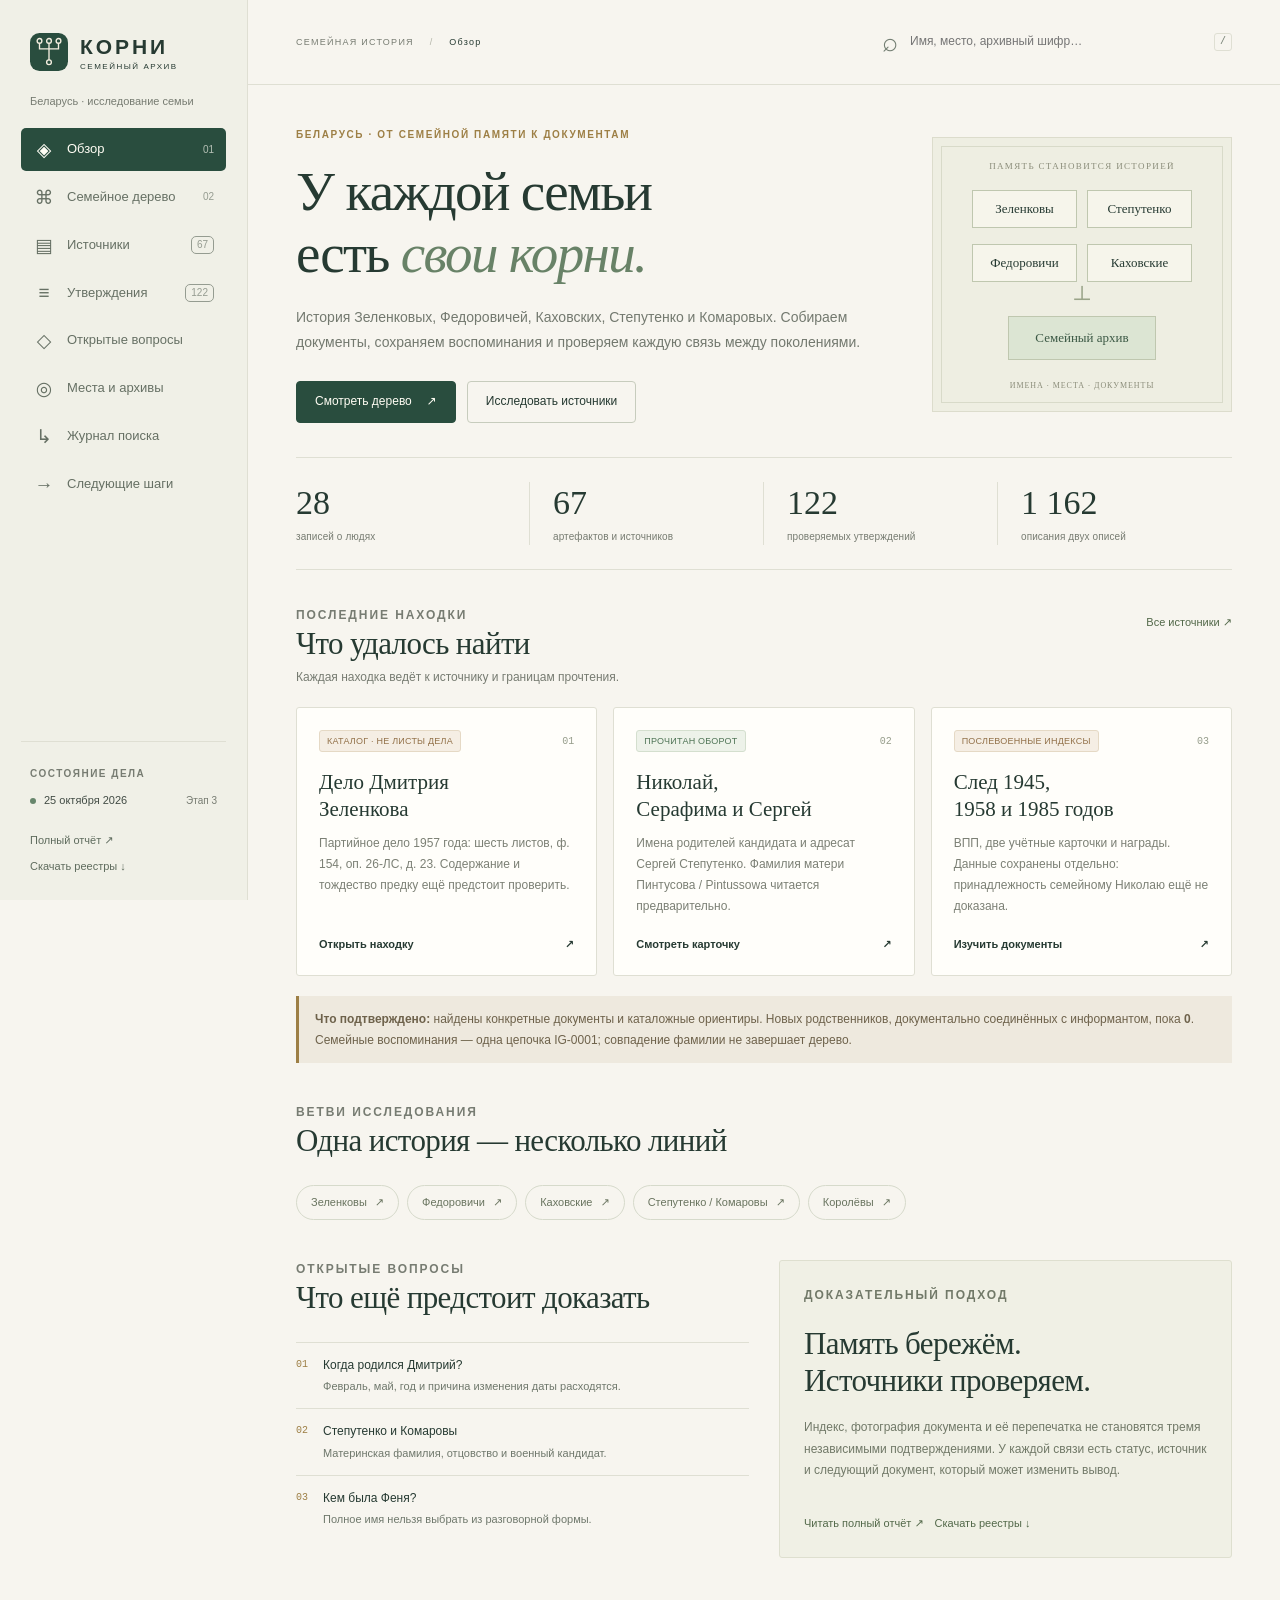
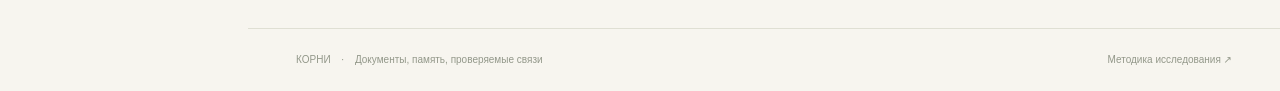
==== index.html @ fa1f5a95 "Publish genealogy stage 3 with authorized family details and synchronized evidence registers" ====
<!doctype html>
<html lang="ru">
<head>
  <meta charset="utf-8">
  <meta name="viewport" content="width=device-width,initial-scale=1">
  <meta name="theme-color" content="#f6f3ed">
  <meta name="description" content="Документальная история семей из Беларуси: Зеленковы, Федоровичи, Каховские, Степутенко и Комаровы. Семейное дерево, архивные источники и открытые вопросы.">
  <link rel="icon" type="image/svg+xml" href="./mark.svg">
  <link rel="stylesheet" href="./style.css">
  <title>Корни · семейный архив Беларуси</title>
</head>
<body>
  <a class="skip-link" href="#content">К содержанию</a>
  <aside class="sidebar">
    <a class="brand" href="#/overview"><img src="./mark.svg" width="38" height="38" alt=""><span>КОРНИ<small>СЕМЕЙНЫЙ АРХИВ</small></span></a>
    <p class="sidebar-caption">Беларусь · исследование семьи</p>
    <nav aria-label="Разделы исследования">
      <a href="#/overview" data-view="overview"><span class="nav-icon">◈</span>Обзор<span class="nav-number">01</span></a>
      <a href="#/tree" data-view="tree"><span class="nav-icon">⌘</span>Семейное дерево<span class="nav-number">02</span></a>
      <a href="#/sources" data-view="sources"><span class="nav-icon">▤</span>Источники<span class="nav-count">67</span></a>
      <a href="#/claims" data-view="claims"><span class="nav-icon">≡</span>Утверждения<span class="nav-count">122</span></a>
      <a href="#/conflicts" data-view="conflicts"><span class="nav-icon">◇</span>Открытые вопросы</a>
      <a href="#/places" data-view="places"><span class="nav-icon">◎</span>Места и архивы</a>
      <a href="#/journal" data-view="journal"><span class="nav-icon">↳</span>Журнал поиска</a>
      <a href="#/plan" data-view="plan"><span class="nav-icon">→</span>Следующие шаги</a>
    </nav>
    <div class="sidebar-bottom"><p class="small-caps">СОСТОЯНИЕ ДЕЛА</p><p class="update-dot">25 октября 2026 <span>Этап 3</span></p><a class="quiet-link" href="./report.html">Полный отчёт ↗</a><a class="quiet-link" href="./downloads/public-research.zip" download>Скачать реестры ↓</a></div>
  </aside>
  <div class="page">
    <header class="topbar"><button class="mobile-menu" aria-label="Открыть меню" aria-expanded="false">☰</button><div class="breadcrumbs">СЕМЕЙНАЯ ИСТОРИЯ <span>/</span> <b id="breadcrumb">ОБЗОР</b></div><label class="global-search"><span aria-hidden="true">⌕</span><input id="search" type="search" autocomplete="off" placeholder="Имя, место, архивный шифр…" aria-label="Поиск по исследованию"><kbd>/</kbd></label></header>
    <main id="content" tabindex="-1"><div class="loading">Открываем семейный архив…</div></main>
    <footer class="site-footer"><span>КОРНИ <span class="footer-dot">·</span> Документы, память, проверяемые связи</span><a href="https://github.com/DenisSergeevitch/ex-ussr-kinship-research" target="_blank" rel="noopener noreferrer">Методика исследования ↗</a></footer>
  </div>
  <dialog id="detail" aria-labelledby="detail-title"><div class="dialog-top"><span class="small-caps" id="detail-type">КАРТОЧКА</span><button class="close-dialog" aria-label="Закрыть карточку">×</button></div><div id="detail-body"></div></dialog>
  <div class="toast" id="toast" role="status"></div>
  <script src="./app.js?v=20261025-stage3" defer></script>
</body>
</html>
---- style.css ----
:root{--paper:#f7f5ef;--white:#fffefa;--ink:#263a32;--text:#414b44;--muted:#777c72;--line:#dfdfd3;--green:#294d3e;--sage:#e9eee4;--gold:#9d7f45;--warm:#f2e9dc;--red:#8a513b;--sidebar:248px}
*{box-sizing:border-box}html{scroll-behavior:smooth}body{margin:0;background:var(--paper);color:var(--ink);font:15px/1.6 Arial,"DejaVu Sans",sans-serif}a{color:inherit;text-decoration:none}button,input,select{font:inherit}button,a,input,select{touch-action:manipulation}button{cursor:pointer}button:disabled{opacity:.35;cursor:default}button,a,input,select{outline-offset:4px}button:focus-visible,a:focus-visible,input:focus-visible,select:focus-visible{outline:2px solid var(--gold)}button{color:var(--ink)}img{max-width:100%}.skip-link{position:fixed;top:-70px;left:20px;padding:12px;background:var(--white);z-index:20}.skip-link:focus{top:10px}.sidebar{position:fixed;inset:0 auto 0 0;width:var(--sidebar);padding:32px 21px 24px;background:#f0f0e7;border-right:1px solid var(--line);z-index:8;display:flex;flex-direction:column}.brand{display:flex;align-items:center;gap:12px;padding-left:9px;font-size:21px;letter-spacing:.14em;font-weight:700;line-height:1.4}.brand small{font-size:8px;letter-spacing:.19em;display:block;font-weight:400}.sidebar-caption{font-size:11px;color:var(--muted);padding:10px 9px 18px;margin:10px 0 0}.sidebar nav{display:grid;gap:5px}.sidebar nav a{display:flex;align-items:center;gap:12px;padding:11px 12px;font-size:13px;border-radius:5px;color:#667064;transition:background .15s}.sidebar nav a:hover{background:#e7e9de}.sidebar nav a.active{background:var(--green);color:#fffdf4}.nav-icon{font-size:19px;line-height:1;width:22px;text-align:center}.nav-number,.nav-count{margin-left:auto;font-size:10px;opacity:.65}.nav-count{border:1px solid currentColor;border-radius:5px;padding:0 5px}.sidebar-bottom{margin-top:auto;padding:24px 9px 0;border-top:1px solid var(--line)}.small-caps{font-size:10px;letter-spacing:.15em;font-weight:600;color:var(--muted)}.update-dot{font-size:11px;margin:7px 0 22px;display:flex;align-items:center;gap:8px}.update-dot:before{content:"";width:6px;height:6px;border-radius:50%;background:#67866c}.update-dot span{color:var(--muted);margin-left:auto;font-size:10px}.quiet-link{font-size:11px;display:block;color:#5e6b5d;margin-top:9px}.quiet-link:hover{text-decoration:underline}.page{margin-left:var(--sidebar);min-height:100vh;display:flex;flex-direction:column}.topbar{display:flex;align-items:center;justify-content:space-between;min-height:85px;padding:0 48px;border-bottom:1px solid var(--line);gap:25px}.breadcrumbs{font-size:9px;letter-spacing:.14em;color:var(--muted);white-space:nowrap}.breadcrumbs span{padding:0 12px;color:#b1b3a6}.breadcrumbs b{font-weight:500;color:var(--ink)}.global-search{display:flex;align-items:center;gap:10px;max-width:350px;width:43%;padding:7px 0;color:#737e72}.global-search>span{font-size:27px;line-height:1}.global-search input{background:none;border:0;width:100%;font-size:12px;color:var(--ink);min-width:0}.global-search input:focus{outline:none}.global-search kbd{font-size:10px;border:1px solid var(--line);padding:0 5px;border-radius:3px}.mobile-menu{display:none}main{padding:42px 48px 70px;max-width:1520px;width:100%;margin:0 auto;flex:1}h1,h2,h3,p{margin-top:0}h1,h2,.serif{font-family:Georgia,"Times New Roman",serif;font-weight:400}h1{font-size:48px;line-height:1.13;letter-spacing:-.03em;margin-bottom:20px}h2{font-size:31px;line-height:1.2;letter-spacing:-.02em;margin-bottom:18px}h3{font-size:16px;line-height:1.4;margin-bottom:11px}p{color:var(--text)}.eyebrow{font-size:10px;letter-spacing:.16em;color:var(--gold);font-weight:600;margin:0 0 18px;text-transform:uppercase}.hero{display:grid;grid-template-columns:1fr 300px;gap:52px;align-items:center;padding-bottom:34px;border-bottom:1px solid var(--line)}.hero h1{max-width:700px;font-size:55px}.hero h1 em{font-style:italic;color:#688267}.hero .intro{max-width:590px;font-size:14px;line-height:1.8;color:#73796f}.button-row{display:flex;gap:11px;align-items:center;flex-wrap:wrap;margin-top:25px}.btn{display:inline-flex;align-items:center;justify-content:center;gap:15px;border:1px solid var(--green);background:var(--green);color:#fffdf4;padding:10px 18px;border-radius:4px;font-size:12px;min-height:42px}.btn:hover{background:#3c604b}.btn.secondary{background:transparent;color:var(--ink);border-color:#c7ccbd}.btn.secondary:hover{background:var(--sage)}.portrait-paper{position:relative;min-height:275px;background:#eeeee2;border:1px solid #dcdccc;display:flex;align-items:center;justify-content:center;padding:32px 22px}.portrait-paper:before{content:"";position:absolute;inset:8px;border:1px solid #d8dac9;pointer-events:none}.paper-top,.paper-bottom{position:absolute;font:9px/1.4 Georgia,serif;letter-spacing:.15em;text-transform:uppercase;color:#8b8d7a;left:0;right:0;text-align:center}.paper-top{top:22px}.paper-bottom{bottom:20px;font-size:8px;letter-spacing:.12em}.roots{position:relative;display:grid;grid-template-columns:1fr 1fr;gap:16px 10px;width:220px;text-align:center}.roots span{font:13px Georgia,serif;border:1px solid #bfc7af;padding:10px 7px;background:#f6f5eb}.roots .root-bottom{grid-column:1/-1;justify-self:center;background:#dce5d3;padding:13px 26px;color:#3c5945}.roots .root-line{grid-column:1/-1;font-size:22px;line-height:10px;color:#9aa489;font-family:Georgia,serif;margin:-4px}.stats{display:grid;grid-template-columns:repeat(4,1fr);border-bottom:1px solid var(--line);padding:24px 0;margin-bottom:36px}.stat{padding:0 23px;border-right:1px solid var(--line)}.stat:first-child{padding-left:0}.stat:last-child{border:0}.stat strong{font-family:Georgia,serif;display:block;font-size:34px;font-weight:400;line-height:1.25}.stat span{font-size:10px;color:var(--muted);letter-spacing:.01em;display:block;margin-top:5px}.notice{border-left:3px solid var(--gold);background:#eee9de;padding:13px 16px;font-size:12px;color:#6e624b;line-height:1.7;margin:20px 0}.notice strong{font-weight:600}.section-heading{display:flex;justify-content:space-between;align-items:flex-start;gap:20px;margin-bottom:20px}.section-heading h2{margin-bottom:5px}.section-heading p{font-size:12px;color:var(--muted);margin:0}.text-link{font-size:11px;white-space:nowrap;color:#526849;padding-top:8px}.text-link:hover{text-decoration:underline}.section-gap{margin-top:40px}.finding-grid{display:grid;grid-template-columns:repeat(3,1fr);gap:16px}.finding{background:var(--white);border:1px solid var(--line);padding:22px;display:flex;flex-direction:column;align-items:flex-start;border-radius:3px;min-height:225px}.finding-meta{display:flex;align-items:center;gap:8px;width:100%;justify-content:space-between;margin-bottom:17px}.finding-number{font:10px monospace;color:#969d8b}.tag{font-size:9px;line-height:1.4;letter-spacing:.025em;border:1px solid #d7dacc;padding:4px 7px;border-radius:3px;background:#f6f5ed;color:#65715e;display:inline-block}.tag.warm{background:#f5eee4;border-color:#e5d9c5;color:#927149}.tag.green{background:#edf2e9;border-color:#d4dfce;color:#4f7456}.tag.red{background:#f7e9e1;border-color:#e4cfc2;color:#8e5a40}.finding h3{font-family:Georgia,serif;font-weight:400;font-size:21px;line-height:1.25}.finding p{font-size:12px;line-height:1.75;color:#7c8075;margin-bottom:19px}.finding .card-link{margin-top:auto;font-size:11px;font-weight:600;display:flex;justify-content:space-between;width:100%;align-items:center}.card-link:hover{color:#839367}.family-strip{display:flex;flex-wrap:wrap;gap:8px}.chip{font-size:11px;padding:8px 14px;border:1px solid #d6dacb;background:transparent;border-radius:25px;color:#69745f;display:inline-flex;align-items:center;gap:8px}.chip:hover,.chip.active{background:var(--green);color:white;border-color:var(--green)}.two-columns{display:grid;grid-template-columns:1fr 1fr;gap:30px}.subtle-card{background:#f0f0e5;border:1px solid #dedfcf;border-radius:3px;padding:24px}.subtle-card p{font-size:12px;color:#717968;line-height:1.8}.mini-list{display:grid;gap:0}.mini-row{border-top:1px solid var(--line);display:flex;gap:15px;align-items:flex-start;padding:13px 0;font-size:12px}.mini-row>span:first-child{color:var(--gold);font:10px monospace;padding-top:3px}.mini-row p{margin:0;color:#6f786c;font-size:11px}.mini-row b{font-size:12px;font-weight:500;display:block;margin-bottom:3px}.page-heading{display:flex;gap:20px;align-items:flex-end;justify-content:space-between;margin-bottom:28px}.page-heading h1{font-size:43px;margin-bottom:12px}.page-heading p{max-width:770px;color:var(--muted);font-size:13px;margin-bottom:0}.page-heading .btn{flex-shrink:0}.toolbar{display:flex;align-items:center;gap:12px;justify-content:space-between;flex-wrap:wrap;margin-bottom:24px}.toolbar select{background:var(--white);border:1px solid var(--line);border-radius:4px;padding:9px 12px;color:#5c6c58;font-size:12px;max-width:100%}.view-note{font-size:11px;color:var(--muted)}.source-grid{display:grid;grid-template-columns:repeat(2,1fr);gap:15px}.source-card{display:block;text-align:left;background:var(--white);border:1px solid var(--line);border-radius:3px;padding:21px;width:100%;transition:transform .15s,border-color .15s}.source-card:hover{transform:translateY(-2px);border-color:#9daf93}.source-card h3{font-family:Georgia,serif;font-size:20px;font-weight:400;margin:13px 0 10px;line-height:1.3}.source-card p{font-size:11px;line-height:1.7;color:var(--muted);margin:0 0 15px}.source-card .source-ref{font-family:monospace;font-size:10px;color:#64775a;overflow-wrap:anywhere;margin:0}.source-card .card-head{display:flex;justify-content:space-between;gap:12px}.source-card .read-arrow{color:#8a977e;font-size:17px}.source-id{font:10px monospace;color:var(--gold)}.ref-button{display:inline-block;border:1px solid #d9ddcf;border-radius:3px;background:#f4f6ef;font:10px monospace;color:#5a7455;padding:4px 6px;margin:3px 4px 3px 0;cursor:pointer}.ref-button:hover{background:#e2eadc}.pagination{display:flex;gap:14px;align-items:center;justify-content:center;margin:28px 0 0;font-size:11px;color:var(--muted)}.pagination button{background:var(--white);border:1px solid var(--line);padding:8px 13px;border-radius:3px}.data-table{overflow:auto;border:1px solid var(--line);border-radius:3px;background:var(--white)}table{width:100%;border-collapse:collapse;text-align:left;font-size:12px}th{font-size:10px;font-weight:500;letter-spacing:.04em;color:var(--muted);background:#f0f0e6;padding:13px 16px;border-bottom:1px solid var(--line)}td{vertical-align:top;padding:16px;border-bottom:1px solid #e5e6dc;min-width:95px;line-height:1.7;color:#5f6b5c}tbody tr:last-child td{border-bottom:0}td b{font-weight:500;color:var(--ink)}.claim-text{max-width:700px;min-width:320px}.claim-id{font:10px monospace;color:var(--gold)}.status{font-size:9px;border:1px solid #d0dbca;white-space:nowrap;display:inline-block;padding:4px 7px;border-radius:3px;background:#eef2e9;color:#58704f;line-height:1.3}.status.unresolved,.status.hypothesis{border-color:#e1d1bc;background:#f3ebdf;color:#977347}.status.corroborated{color:#37673b;background:#dfecdc}.detail-open{border:0;background:none;padding:0;text-align:left;font:inherit;color:inherit}.detail-open:hover{text-decoration:underline}.family-tree{background:#f0f0e7;border:1px solid var(--line);padding:24px;border-radius:3px}.generation{position:relative;margin:0 0 26px}.generation:last-child{margin-bottom:0}.generation:after{content:"";height:15px;width:1px;background:#cbd1bf;display:block;margin:10px auto -15px}.generation:last-child:after{display:none}.generation-label{font-size:9px;letter-spacing:.12em;text-transform:uppercase;color:#8b907f;margin-bottom:12px}.generation-cards{display:grid;grid-template-columns:repeat(4,minmax(0,1fr));gap:10px}.person-card{background:var(--white);border:1px solid #d4dac8;border-radius:3px;padding:15px 13px;text-align:left;min-width:0;position:relative}.person-card:hover{border-color:#6d8a61;background:#f9faf2}.person-card b{font:15px/1.3 Georgia,serif;display:block;margin:9px 0}.person-card small{display:block;font-size:10px;line-height:1.6;color:#8b907e;overflow-wrap:anywhere}.person-card .person-id{font:9px monospace;color:var(--gold)}.person-card .person-edge{font-size:8px;margin-top:9px;display:block;color:#7e8d70}.tree-legend{font-size:11px;color:var(--muted);margin:14px 0 24px}.candidate-heading{margin-top:40px}.candidate-grid{display:grid;grid-template-columns:repeat(3,1fr);gap:10px}.candidate-grid .person-card{border-style:dashed}.conflict{background:var(--white);border:1px solid var(--line);margin-bottom:14px;border-radius:3px;padding:22px}.conflict h3{font:22px Georgia,serif}.conflict .versions{font-size:13px;color:#8d6548;border-left:2px solid #c5af85;padding:7px 14px;margin:15px 0}.conflict p{font-size:12px;color:#78816e}.conflict .resolving{border-top:1px solid var(--line);padding-top:14px;font-size:11px;color:#63765c}.place-section{margin-top:30px}.place-item{display:grid;grid-template-columns:155px 1fr;gap:25px;padding:20px 0;border-top:1px solid var(--line)}.place-item .place-years{font:12px Georgia,serif;color:var(--gold)}.place-item h3{font-weight:500;font-size:14px}.place-item p{font-size:12px;color:var(--muted);margin:8px 0}.journal-list{display:grid;gap:0}.journal-entry{display:grid;grid-template-columns:75px 1fr;gap:20px;padding:20px 0;border-top:1px solid var(--line)}.journal-entry .journal-id{font:10px monospace;color:var(--gold);padding-top:4px}.journal-entry h3{font-size:13px;font-weight:500;margin-bottom:7px}.journal-entry p{font-size:12px;color:var(--muted);margin:0 0 5px;overflow-wrap:anywhere}.journal-entry code{font-size:10px;color:#77906b;background:#edf1e7;padding:3px 6px}.plan-list{display:grid;gap:14px}.plan-item{display:grid;grid-template-columns:50px 1fr;gap:20px;background:var(--white);border:1px solid var(--line);padding:23px}.plan-number{font:23px Georgia,serif;color:#a28b61}.plan-item h3{font:22px Georgia,serif}.plan-item p{font-size:12px;color:var(--muted);margin-bottom:10px}.plan-item .priority{font-size:9px;letter-spacing:.08em;color:var(--gold);margin-bottom:8px}.empty-state{padding:65px 20px;text-align:center;color:var(--muted);border:1px dashed #ced4c2}.empty-state h2{color:var(--ink)}.empty-state p{font-size:13px}.search-results h2{margin-top:30px}.site-footer{display:flex;justify-content:space-between;gap:20px;border-top:1px solid var(--line);padding:23px 48px;color:#93988a;font-size:10px}.site-footer a:hover{text-decoration:underline}.footer-dot{padding:0 8px}dialog{border:1px solid #cbd2bf;border-radius:5px;background:var(--white);color:var(--ink);width:min(830px,calc(100% - 30px));max-height:88vh;padding:0;box-shadow:0 22px 100px #17271b28}dialog::backdrop{background:#23372b6b;backdrop-filter:blur(3px)}.dialog-top{position:sticky;top:0;background:var(--white);z-index:1;padding:15px 26px;border-bottom:1px solid var(--line);display:flex;align-items:center;justify-content:space-between}.close-dialog{border:0;background:none;font-size:28px;line-height:1;color:#7e8874;padding:0 5px}#detail-body{padding:27px}#detail-body h2{font-size:30px;line-height:1.2;overflow-wrap:anywhere}#detail-body p{font-size:13px;line-height:1.85;white-space:pre-line;overflow-wrap:anywhere}#detail-body h3{margin-top:25px;font-size:13px;font-weight:600;color:#849175}#detail-body dl{display:grid;grid-template-columns:140px 1fr;gap:9px 22px;font-size:12px;margin:25px 0}#detail-body dt{color:var(--muted)}#detail-body dd{margin:0;overflow-wrap:anywhere}.identity-note{padding:15px;background:#f0eee1;border-left:2px solid #c1af81;font-size:12px}.external-link{color:#4e774d;text-decoration:underline;overflow-wrap:anywhere}.toast{position:fixed;bottom:20px;left:calc(50% + 100px);transform:translateX(-50%);background:var(--green);color:white;padding:10px 18px;border-radius:4px;font-size:12px;opacity:0;pointer-events:none;transition:opacity .2s;z-index:30}.toast.show{opacity:1}.loading{padding:90px;text-align:center;font:25px Georgia,serif;color:#8a947c}.report-nav{display:flex;flex-wrap:wrap;gap:10px;margin:25px 0 35px}.report-nav a{padding:6px 12px;background:#e8eddf;font-size:12px;border-radius:3px}.long-report main{max-width:1480px;padding:40px}.long-report section{margin-top:40px;scroll-margin-top:20px}.report-table{overflow:auto;border:1px solid var(--line)}.report-table td{min-width:180px;overflow-wrap:anywhere}.source-full{padding:25px 0;border-top:1px solid var(--line)}.source-full p{font-size:12px;white-space:pre-line;overflow-wrap:anywhere}.source-full h3{font-size:20px}.long-report footer{font-size:11px;color:var(--muted);border-top:1px solid var(--line);padding-top:25px;margin-top:40px}
@media(min-width:1600px){main{padding-top:55px}.hero{gap:70px}.hero h1{font-size:63px}.finding{min-height:235px}}
@media(max-width:1200px){:root{--sidebar:224px}.sidebar{padding:27px 15px}.topbar{padding:0 30px}main{padding:35px 30px 55px}.hero{grid-template-columns:1fr 240px;gap:30px}.hero h1{font-size:47px}.portrait-paper{min-height:250px}.finding{padding:18px}.finding h3{font-size:19px}.site-footer{padding:22px 30px}.generation-cards{grid-template-columns:repeat(3,minmax(0,1fr))}}
@media(max-width:980px){.hero{grid-template-columns:1fr}.portrait-paper{display:none}.finding-grid{grid-template-columns:1fr 1fr}.finding-grid .finding:last-child{grid-column:1/-1;min-height:180px}.two-columns{grid-template-columns:1fr}.breadcrumbs{font-size:8px}.breadcrumbs span{padding:0 6px}.global-search{width:53%}.generation-cards{grid-template-columns:repeat(2,minmax(0,1fr))}.candidate-grid{grid-template-columns:repeat(2,minmax(0,1fr))}.stats .stat{padding:0 13px}.stats .stat:first-child{padding-left:0}.stat strong{font-size:29px}.stat span{font-size:9px}.source-grid{grid-template-columns:1fr}.page-heading{display:block}.page-heading .btn{margin-top:18px}.page-heading h1{font-size:37px}.site-footer{display:block}.site-footer a{display:block;margin-top:6px}}
@media(max-width:700px){:root{--sidebar:248px}.sidebar{transform:translateX(-100%);transition:transform .2s;padding:28px 20px}.sidebar.open{transform:translateX(0);box-shadow:8px 0 40px #263c2929}.page{margin-left:0}.topbar{min-height:66px;padding:0 20px;gap:14px;position:sticky;top:0;background:#f7f5eff2;backdrop-filter:blur(8px);z-index:6}.mobile-menu{display:block;border:0;background:transparent;font-size:20px;padding:3px}.breadcrumbs{display:none}.global-search{width:100%;max-width:none}.global-search input{font-size:12px}.global-search kbd{display:none}main{padding:30px 20px 50px}.hero{padding-bottom:26px}.hero h1{font-size:45px;max-width:500px}.hero .intro{font-size:13px}.eyebrow{font-size:9px}.stats{margin-bottom:29px;padding:20px 0}.stat strong{font-size:28px}.stat span{font-size:9px;line-height:1.5;max-width:75px}.finding-grid{grid-template-columns:1fr}.finding-grid .finding:last-child{grid-column:auto;min-height:200px}.finding{min-height:200px;padding:21px}.finding h3{font-size:23px}.section-heading h2,h2{font-size:27px}.section-heading{gap:12px}.section-heading .text-link{font-size:10px}.page-heading h1{font-size:36px}.page-heading p{font-size:12px}.family-tree{padding:18px 12px}.generation-cards{gap:8px}.person-card{padding:12px 10px}.person-card b{font-size:14px}.person-card small{font-size:9px}.candidate-grid{grid-template-columns:1fr 1fr}.place-item{grid-template-columns:1fr;gap:6px}.site-footer{padding:20px}.journal-entry{grid-template-columns:55px 1fr;gap:12px}.plan-item{grid-template-columns:32px 1fr;gap:12px;padding:18px}.plan-item h3{font-size:20px}#detail-body{padding:22px}#detail-body dl{grid-template-columns:110px 1fr;gap:10px;font-size:11px}#detail-body h2{font-size:25px}.toast{left:50%;max-width:90%;width:max-content}.long-report main{padding:25px 18px}.long-report h1{font-size:35px}.toolbar{gap:10px}.toolbar select{width:100%}.notice{font-size:11px}}
@media(prefers-reduced-motion:reduce){*{scroll-behavior:auto!important;transition:none!important}}
@media print{.sidebar,.topbar,.site-footer,.toolbar,.button-row,dialog{display:none}.page{margin:0}body{background:white;font-size:10pt}main{padding:0}.hero{display:block}.hero h1{font-size:32pt}.portrait-paper{display:none}.finding-grid{display:block}.finding{margin-bottom:12px;break-inside:avoid}.stats{padding:16px 0}.notice{background:#f8f7ed}.report-table{overflow:visible}table{font-size:8pt}th,td{padding:7px;min-width:0!important}thead{display:table-header-group}.source-full{break-inside:avoid}.long-report main{padding:0}.generation-cards{grid-template-columns:repeat(3,1fr)}}
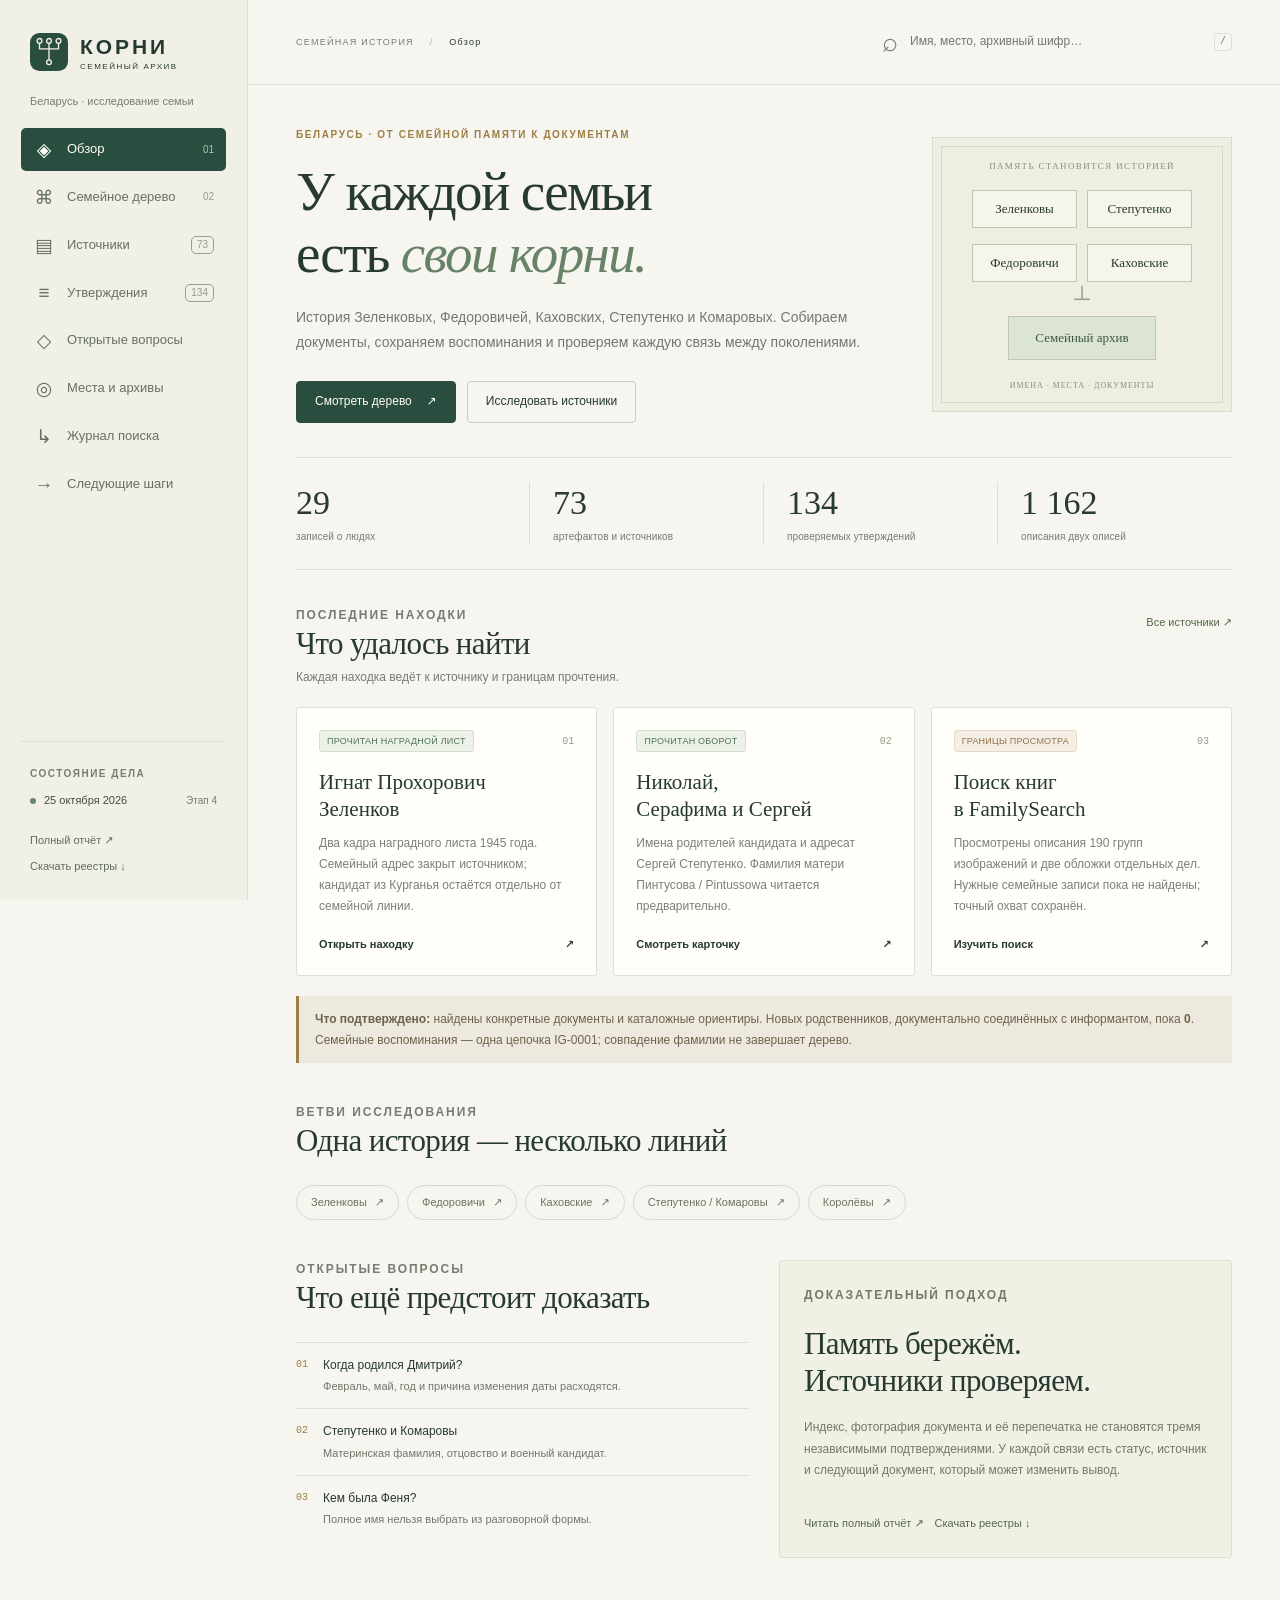
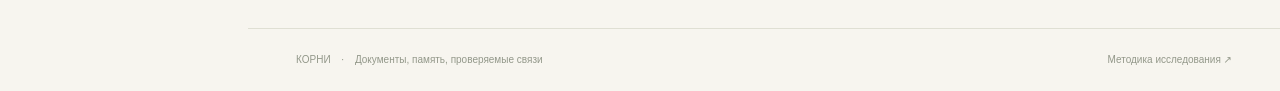
==== commit 9645cd53: "Publish stage 4 evidence, bounded FamilySearch coverage and separate candidate status" ====
--- a/index.html
+++ b/index.html
@@ -17,14 +17,14 @@
     <nav aria-label="Разделы исследования">
       <a href="#/overview" data-view="overview"><span class="nav-icon">◈</span>Обзор<span class="nav-number">01</span></a>
       <a href="#/tree" data-view="tree"><span class="nav-icon">⌘</span>Семейное дерево<span class="nav-number">02</span></a>
-      <a href="#/sources" data-view="sources"><span class="nav-icon">▤</span>Источники<span class="nav-count">67</span></a>
-      <a href="#/claims" data-view="claims"><span class="nav-icon">≡</span>Утверждения<span class="nav-count">122</span></a>
+      <a href="#/sources" data-view="sources"><span class="nav-icon">▤</span>Источники<span class="nav-count">73</span></a>
+      <a href="#/claims" data-view="claims"><span class="nav-icon">≡</span>Утверждения<span class="nav-count">134</span></a>
       <a href="#/conflicts" data-view="conflicts"><span class="nav-icon">◇</span>Открытые вопросы</a>
       <a href="#/places" data-view="places"><span class="nav-icon">◎</span>Места и архивы</a>
       <a href="#/journal" data-view="journal"><span class="nav-icon">↳</span>Журнал поиска</a>
       <a href="#/plan" data-view="plan"><span class="nav-icon">→</span>Следующие шаги</a>
     </nav>
-    <div class="sidebar-bottom"><p class="small-caps">СОСТОЯНИЕ ДЕЛА</p><p class="update-dot">25 октября 2026 <span>Этап 3</span></p><a class="quiet-link" href="./report.html">Полный отчёт ↗</a><a class="quiet-link" href="./downloads/public-research.zip" download>Скачать реестры ↓</a></div>
+    <div class="sidebar-bottom"><p class="small-caps">СОСТОЯНИЕ ДЕЛА</p><p class="update-dot">25 октября 2026 <span>Этап 4</span></p><a class="quiet-link" href="./report.html">Полный отчёт ↗</a><a class="quiet-link" href="./downloads/public-research.zip" download>Скачать реестры ↓</a></div>
   </aside>
   <div class="page">
     <header class="topbar"><button class="mobile-menu" aria-label="Открыть меню" aria-expanded="false">☰</button><div class="breadcrumbs">СЕМЕЙНАЯ ИСТОРИЯ <span>/</span> <b id="breadcrumb">ОБЗОР</b></div><label class="global-search"><span aria-hidden="true">⌕</span><input id="search" type="search" autocomplete="off" placeholder="Имя, место, архивный шифр…" aria-label="Поиск по исследованию"><kbd>/</kbd></label></header>
@@ -33,6 +33,6 @@
   </div>
   <dialog id="detail" aria-labelledby="detail-title"><div class="dialog-top"><span class="small-caps" id="detail-type">КАРТОЧКА</span><button class="close-dialog" aria-label="Закрыть карточку">×</button></div><div id="detail-body"></div></dialog>
   <div class="toast" id="toast" role="status"></div>
-  <script src="./app.js?v=20261025-stage3" defer></script>
+  <script src="./app.js?v=20261025-stage4-evidence" defer></script>
 </body>
 </html>
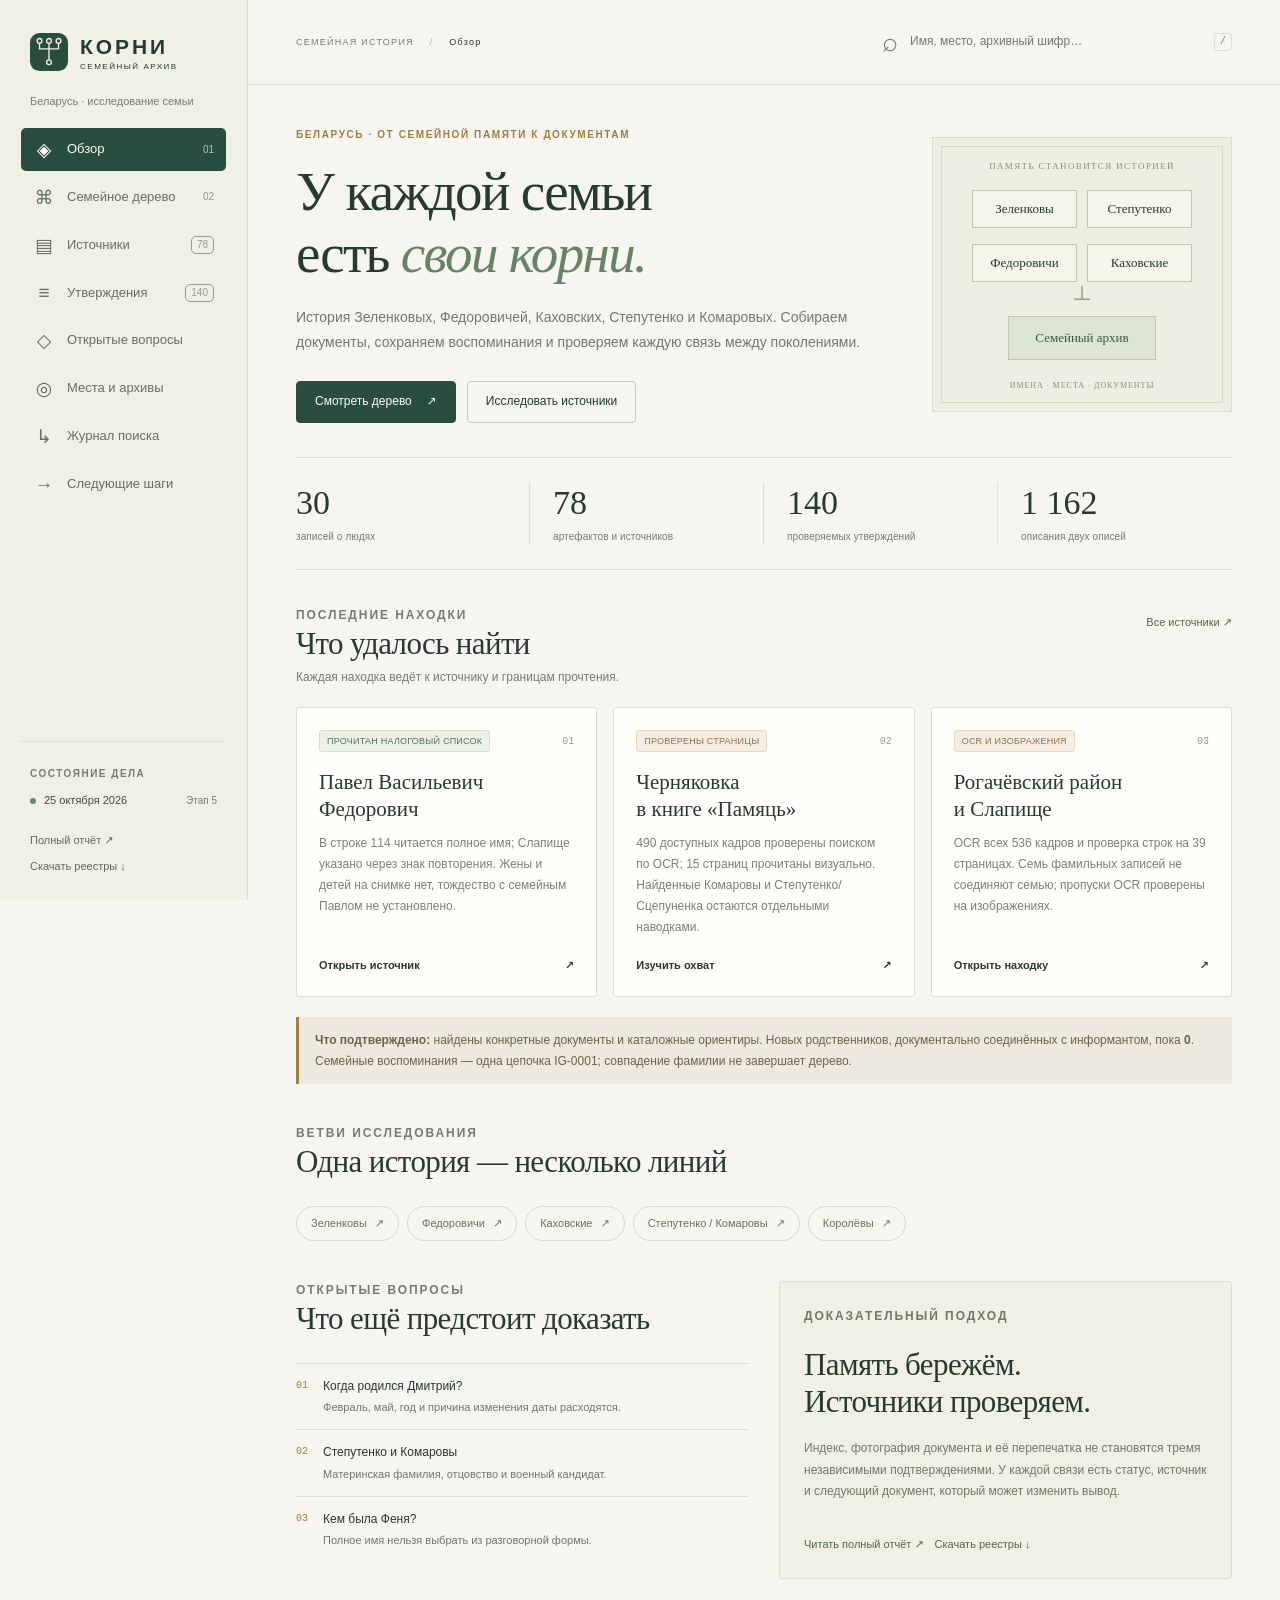
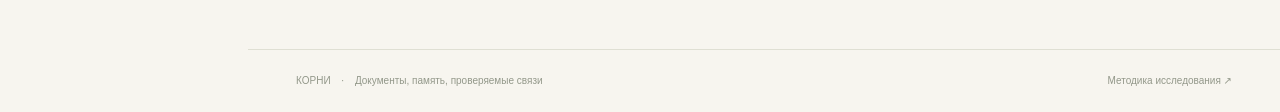
==== commit 4fde825d: "Publish stage5 family research: source readings, separate Anna candidate and bounded book coverage" ====
--- a/index.html
+++ b/index.html
@@ -17,14 +17,14 @@
     <nav aria-label="Разделы исследования">
       <a href="#/overview" data-view="overview"><span class="nav-icon">◈</span>Обзор<span class="nav-number">01</span></a>
       <a href="#/tree" data-view="tree"><span class="nav-icon">⌘</span>Семейное дерево<span class="nav-number">02</span></a>
-      <a href="#/sources" data-view="sources"><span class="nav-icon">▤</span>Источники<span class="nav-count">73</span></a>
-      <a href="#/claims" data-view="claims"><span class="nav-icon">≡</span>Утверждения<span class="nav-count">134</span></a>
+      <a href="#/sources" data-view="sources"><span class="nav-icon">▤</span>Источники<span class="nav-count">78</span></a>
+      <a href="#/claims" data-view="claims"><span class="nav-icon">≡</span>Утверждения<span class="nav-count">140</span></a>
       <a href="#/conflicts" data-view="conflicts"><span class="nav-icon">◇</span>Открытые вопросы</a>
       <a href="#/places" data-view="places"><span class="nav-icon">◎</span>Места и архивы</a>
       <a href="#/journal" data-view="journal"><span class="nav-icon">↳</span>Журнал поиска</a>
       <a href="#/plan" data-view="plan"><span class="nav-icon">→</span>Следующие шаги</a>
     </nav>
-    <div class="sidebar-bottom"><p class="small-caps">СОСТОЯНИЕ ДЕЛА</p><p class="update-dot">25 октября 2026 <span>Этап 4</span></p><a class="quiet-link" href="./report.html">Полный отчёт ↗</a><a class="quiet-link" href="./downloads/public-research.zip" download>Скачать реестры ↓</a></div>
+    <div class="sidebar-bottom"><p class="small-caps">СОСТОЯНИЕ ДЕЛА</p><p class="update-dot">25 октября 2026 <span>Этап 5</span></p><a class="quiet-link" href="./report.html">Полный отчёт ↗</a><a class="quiet-link" href="./downloads/public-research.zip" download>Скачать реестры ↓</a></div>
   </aside>
   <div class="page">
     <header class="topbar"><button class="mobile-menu" aria-label="Открыть меню" aria-expanded="false">☰</button><div class="breadcrumbs">СЕМЕЙНАЯ ИСТОРИЯ <span>/</span> <b id="breadcrumb">ОБЗОР</b></div><label class="global-search"><span aria-hidden="true">⌕</span><input id="search" type="search" autocomplete="off" placeholder="Имя, место, архивный шифр…" aria-label="Поиск по исследованию"><kbd>/</kbd></label></header>
@@ -33,6 +33,6 @@
   </div>
   <dialog id="detail" aria-labelledby="detail-title"><div class="dialog-top"><span class="small-caps" id="detail-type">КАРТОЧКА</span><button class="close-dialog" aria-label="Закрыть карточку">×</button></div><div id="detail-body"></div></dialog>
   <div class="toast" id="toast" role="status"></div>
-  <script src="./app.js?v=20261025-stage4-evidence" defer></script>
+  <script src="./app.js?v=20261025-stage5-evidence" defer></script>
 </body>
 </html>
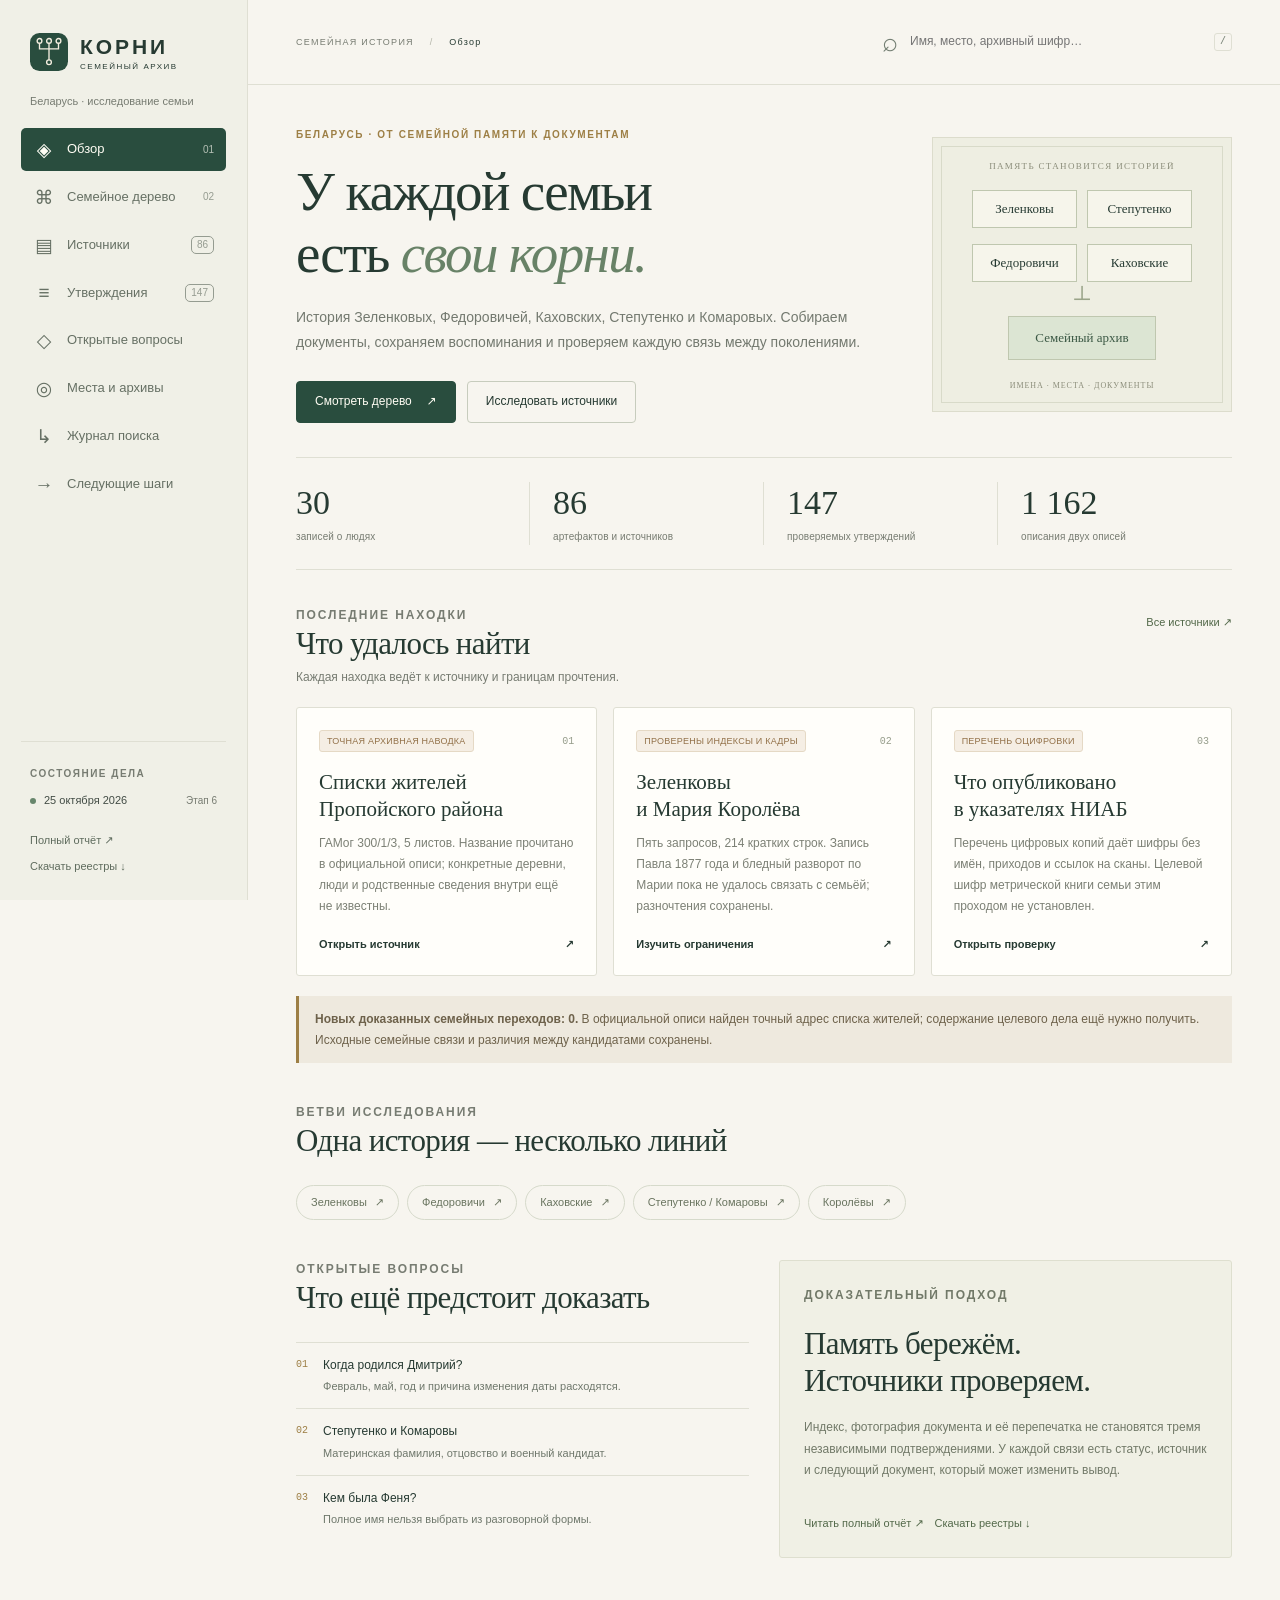
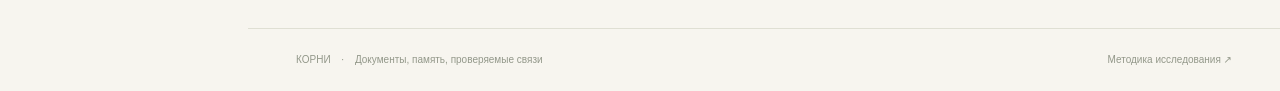
==== commit a1456804: "Publish stage 6 evidence review and precise Propoisk residents lead" ====
--- a/index.html
+++ b/index.html
@@ -17,14 +17,14 @@
     <nav aria-label="Разделы исследования">
       <a href="#/overview" data-view="overview"><span class="nav-icon">◈</span>Обзор<span class="nav-number">01</span></a>
       <a href="#/tree" data-view="tree"><span class="nav-icon">⌘</span>Семейное дерево<span class="nav-number">02</span></a>
-      <a href="#/sources" data-view="sources"><span class="nav-icon">▤</span>Источники<span class="nav-count">78</span></a>
-      <a href="#/claims" data-view="claims"><span class="nav-icon">≡</span>Утверждения<span class="nav-count">140</span></a>
+      <a href="#/sources" data-view="sources"><span class="nav-icon">▤</span>Источники<span class="nav-count">86</span></a>
+      <a href="#/claims" data-view="claims"><span class="nav-icon">≡</span>Утверждения<span class="nav-count">147</span></a>
       <a href="#/conflicts" data-view="conflicts"><span class="nav-icon">◇</span>Открытые вопросы</a>
       <a href="#/places" data-view="places"><span class="nav-icon">◎</span>Места и архивы</a>
       <a href="#/journal" data-view="journal"><span class="nav-icon">↳</span>Журнал поиска</a>
       <a href="#/plan" data-view="plan"><span class="nav-icon">→</span>Следующие шаги</a>
     </nav>
-    <div class="sidebar-bottom"><p class="small-caps">СОСТОЯНИЕ ДЕЛА</p><p class="update-dot">25 октября 2026 <span>Этап 5</span></p><a class="quiet-link" href="./report.html">Полный отчёт ↗</a><a class="quiet-link" href="./downloads/public-research.zip" download>Скачать реестры ↓</a></div>
+    <div class="sidebar-bottom"><p class="small-caps">СОСТОЯНИЕ ДЕЛА</p><p class="update-dot">25 октября 2026 <span>Этап 6</span></p><a class="quiet-link" href="./report.html">Полный отчёт ↗</a><a class="quiet-link" href="./downloads/public-research.zip" download>Скачать реестры ↓</a></div>
   </aside>
   <div class="page">
     <header class="topbar"><button class="mobile-menu" aria-label="Открыть меню" aria-expanded="false">☰</button><div class="breadcrumbs">СЕМЕЙНАЯ ИСТОРИЯ <span>/</span> <b id="breadcrumb">ОБЗОР</b></div><label class="global-search"><span aria-hidden="true">⌕</span><input id="search" type="search" autocomplete="off" placeholder="Имя, место, архивный шифр…" aria-label="Поиск по исследованию"><kbd>/</kbd></label></header>
@@ -33,6 +33,6 @@
   </div>
   <dialog id="detail" aria-labelledby="detail-title"><div class="dialog-top"><span class="small-caps" id="detail-type">КАРТОЧКА</span><button class="close-dialog" aria-label="Закрыть карточку">×</button></div><div id="detail-body"></div></dialog>
   <div class="toast" id="toast" role="status"></div>
-  <script src="./app.js?v=20261025-stage5-evidence" defer></script>
+  <script src="./app.js?v=20261025-stage6-evidence" defer></script>
 </body>
 </html>
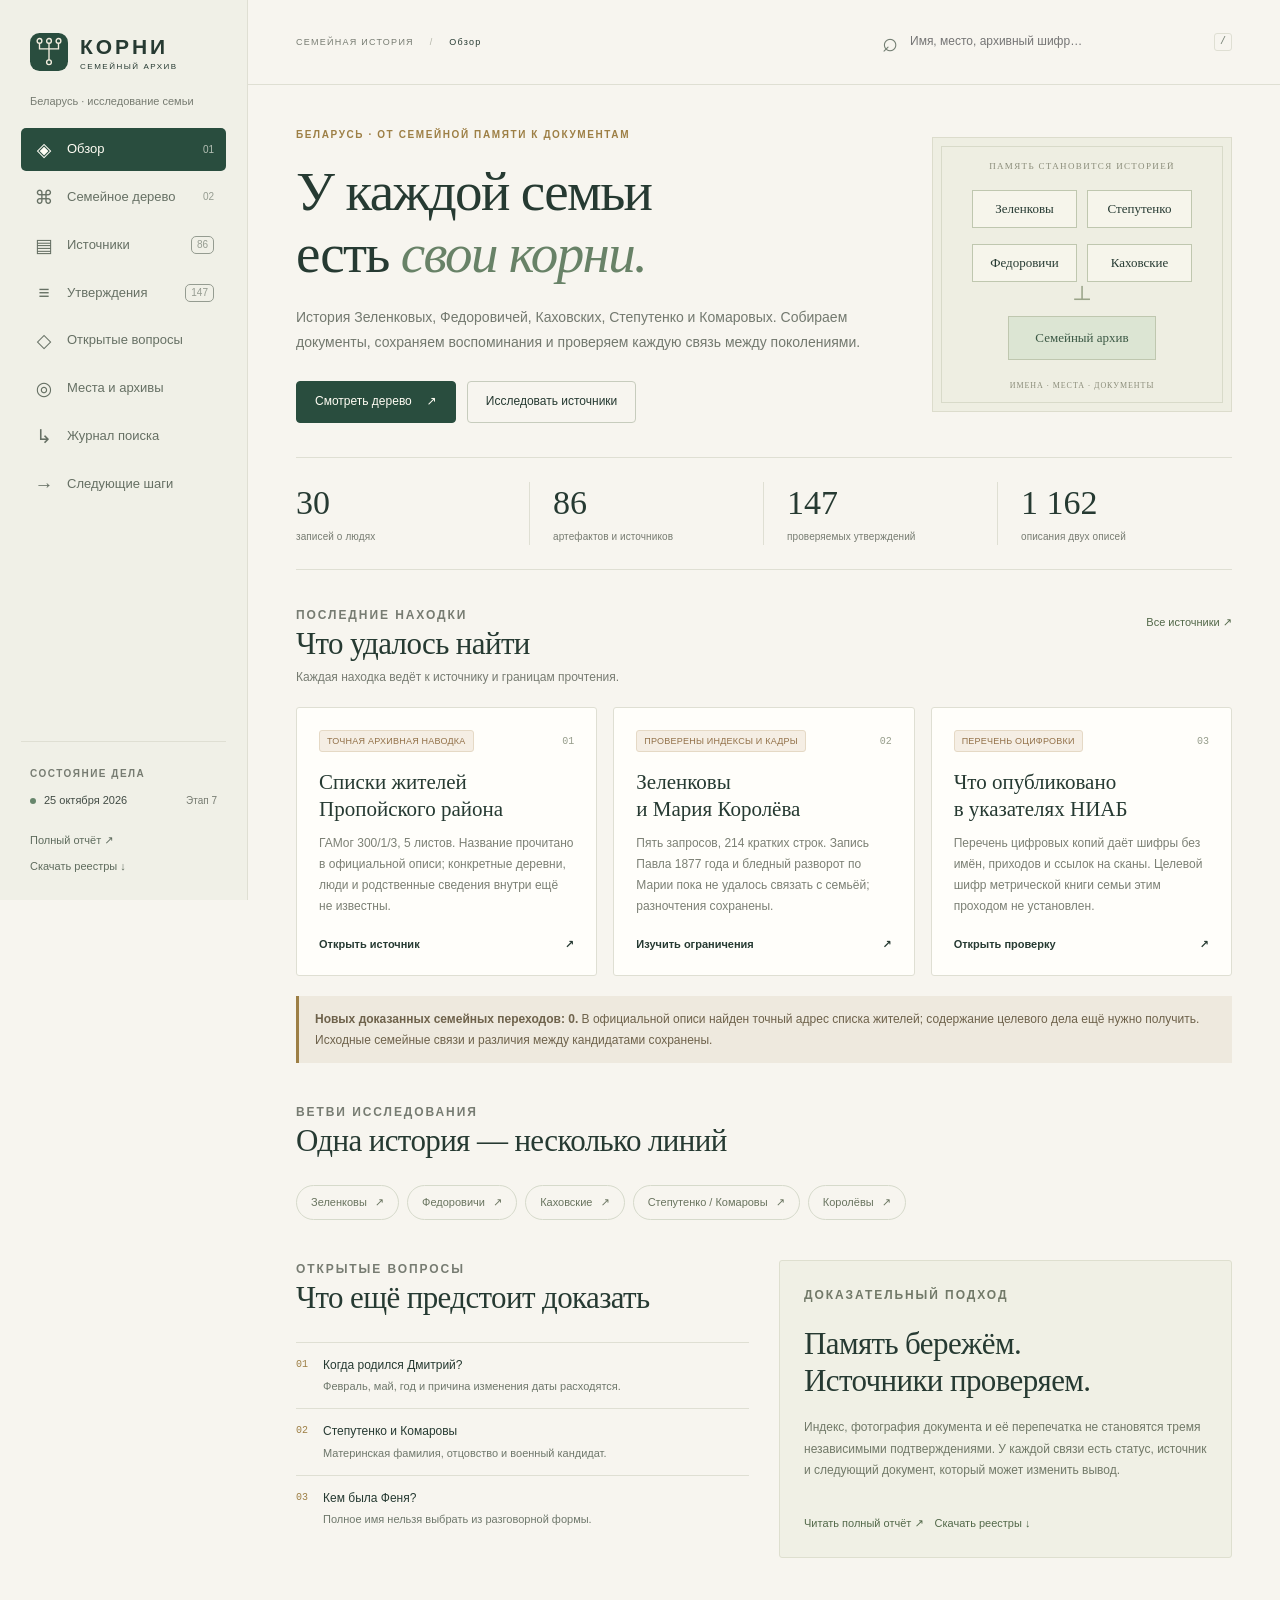
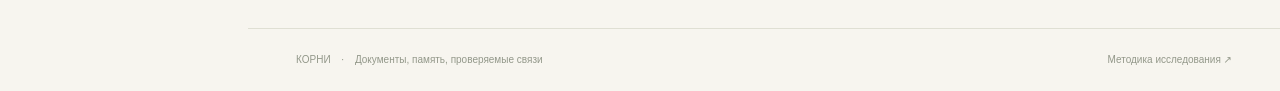
==== commit 20ab31f9: "Publish stage 7 search coverage and verified family evidence limits" ====
--- a/index.html
+++ b/index.html
@@ -24,7 +24,7 @@
       <a href="#/journal" data-view="journal"><span class="nav-icon">↳</span>Журнал поиска</a>
       <a href="#/plan" data-view="plan"><span class="nav-icon">→</span>Следующие шаги</a>
     </nav>
-    <div class="sidebar-bottom"><p class="small-caps">СОСТОЯНИЕ ДЕЛА</p><p class="update-dot">25 октября 2026 <span>Этап 6</span></p><a class="quiet-link" href="./report.html">Полный отчёт ↗</a><a class="quiet-link" href="./downloads/public-research.zip" download>Скачать реестры ↓</a></div>
+    <div class="sidebar-bottom"><p class="small-caps">СОСТОЯНИЕ ДЕЛА</p><p class="update-dot">25 октября 2026 <span>Этап 7</span></p><a class="quiet-link" href="./report.html">Полный отчёт ↗</a><a class="quiet-link" href="./downloads/public-research.zip" download>Скачать реестры ↓</a></div>
   </aside>
   <div class="page">
     <header class="topbar"><button class="mobile-menu" aria-label="Открыть меню" aria-expanded="false">☰</button><div class="breadcrumbs">СЕМЕЙНАЯ ИСТОРИЯ <span>/</span> <b id="breadcrumb">ОБЗОР</b></div><label class="global-search"><span aria-hidden="true">⌕</span><input id="search" type="search" autocomplete="off" placeholder="Имя, место, архивный шифр…" aria-label="Поиск по исследованию"><kbd>/</kbd></label></header>
@@ -33,6 +33,6 @@
   </div>
   <dialog id="detail" aria-labelledby="detail-title"><div class="dialog-top"><span class="small-caps" id="detail-type">КАРТОЧКА</span><button class="close-dialog" aria-label="Закрыть карточку">×</button></div><div id="detail-body"></div></dialog>
   <div class="toast" id="toast" role="status"></div>
-  <script src="./app.js?v=20261025-stage6-evidence" defer></script>
+  <script src="./app.js?v=20261025-stage7-evidence" defer></script>
 </body>
 </html>
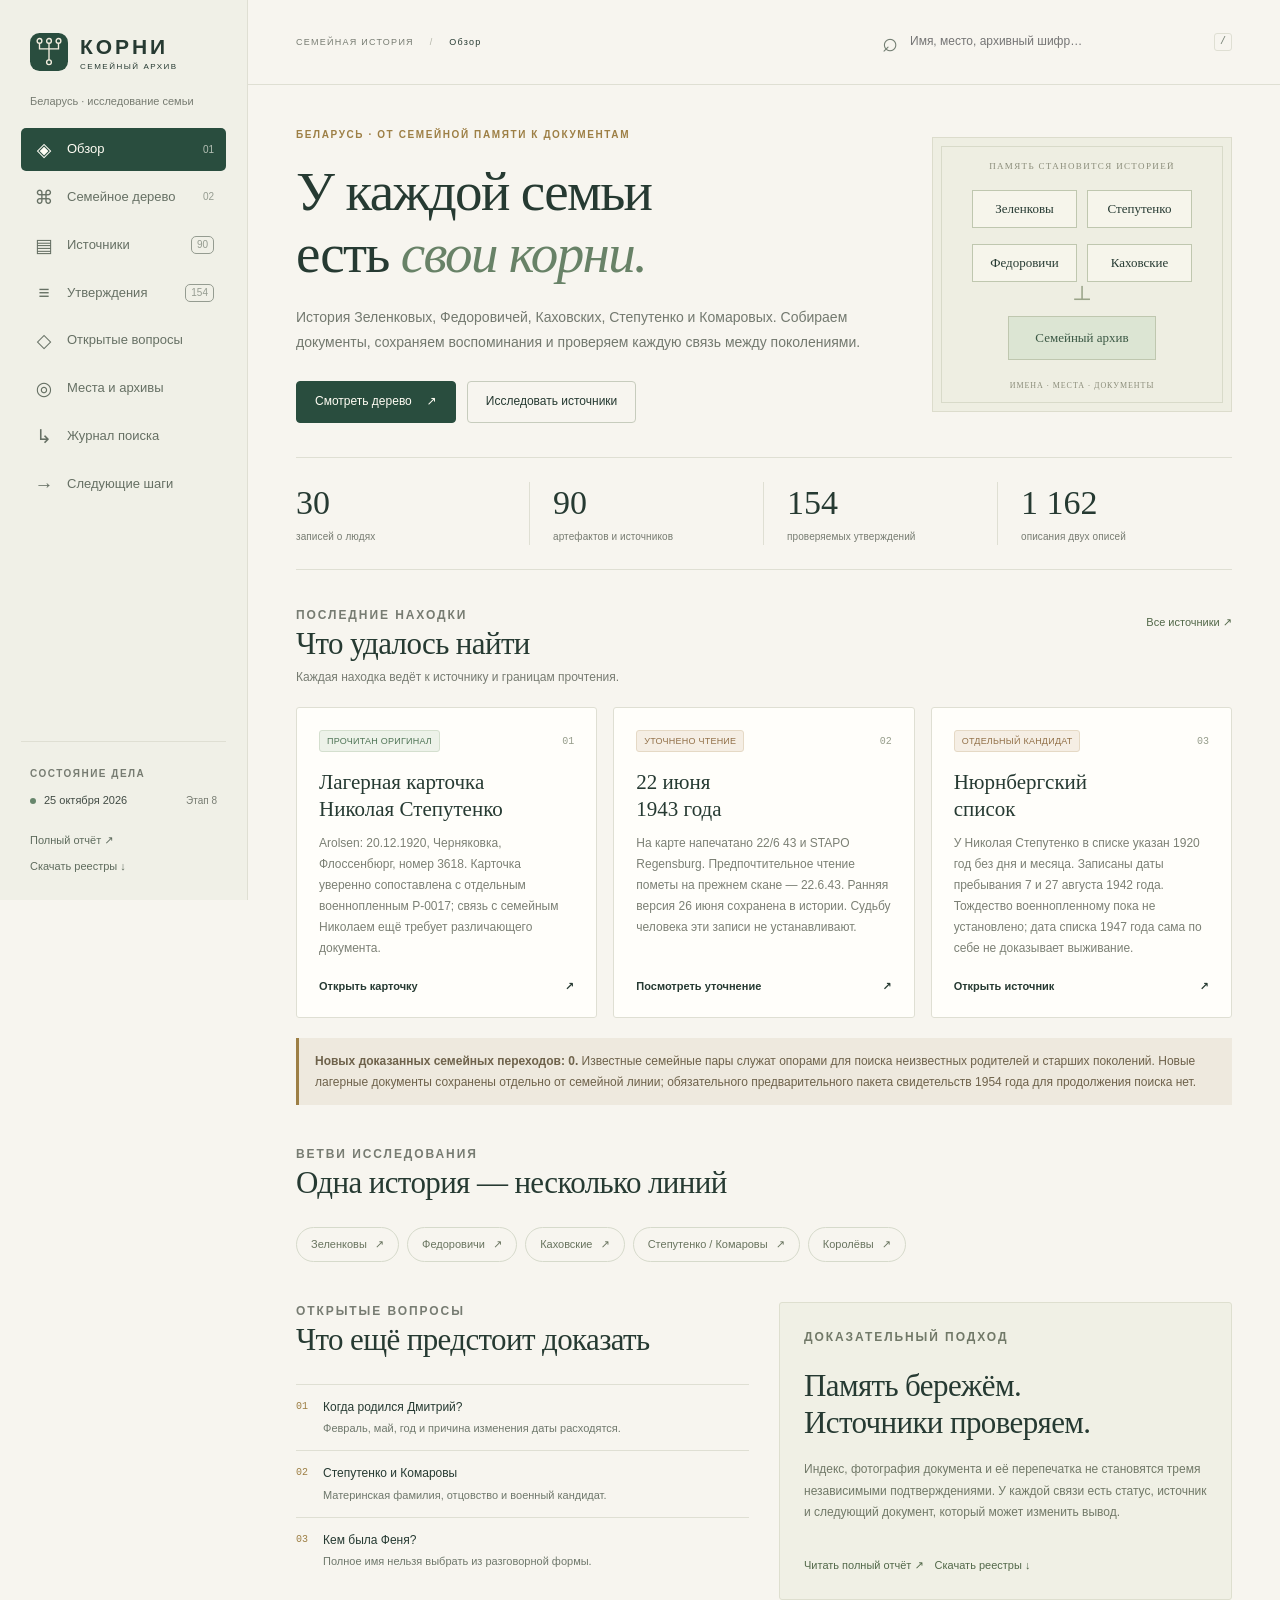
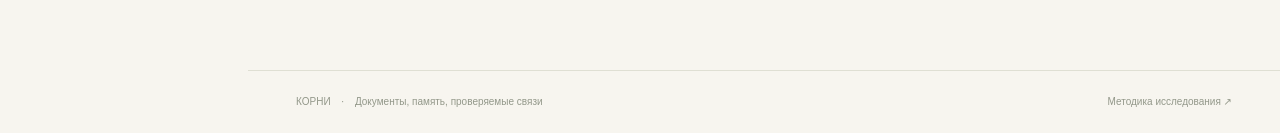
==== commit 88c09209: "Publish Arolsen findings and updated family research priorities" ====
--- a/index.html
+++ b/index.html
@@ -17,14 +17,14 @@
     <nav aria-label="Разделы исследования">
       <a href="#/overview" data-view="overview"><span class="nav-icon">◈</span>Обзор<span class="nav-number">01</span></a>
       <a href="#/tree" data-view="tree"><span class="nav-icon">⌘</span>Семейное дерево<span class="nav-number">02</span></a>
-      <a href="#/sources" data-view="sources"><span class="nav-icon">▤</span>Источники<span class="nav-count">86</span></a>
-      <a href="#/claims" data-view="claims"><span class="nav-icon">≡</span>Утверждения<span class="nav-count">147</span></a>
+      <a href="#/sources" data-view="sources"><span class="nav-icon">▤</span>Источники<span class="nav-count">90</span></a>
+      <a href="#/claims" data-view="claims"><span class="nav-icon">≡</span>Утверждения<span class="nav-count">154</span></a>
       <a href="#/conflicts" data-view="conflicts"><span class="nav-icon">◇</span>Открытые вопросы</a>
       <a href="#/places" data-view="places"><span class="nav-icon">◎</span>Места и архивы</a>
       <a href="#/journal" data-view="journal"><span class="nav-icon">↳</span>Журнал поиска</a>
       <a href="#/plan" data-view="plan"><span class="nav-icon">→</span>Следующие шаги</a>
     </nav>
-    <div class="sidebar-bottom"><p class="small-caps">СОСТОЯНИЕ ДЕЛА</p><p class="update-dot">25 октября 2026 <span>Этап 7</span></p><a class="quiet-link" href="./report.html">Полный отчёт ↗</a><a class="quiet-link" href="./downloads/public-research.zip" download>Скачать реестры ↓</a></div>
+    <div class="sidebar-bottom"><p class="small-caps">СОСТОЯНИЕ ДЕЛА</p><p class="update-dot">25 октября 2026 <span>Этап 8</span></p><a class="quiet-link" href="./report.html">Полный отчёт ↗</a><a class="quiet-link" href="./downloads/public-research.zip" download>Скачать реестры ↓</a></div>
   </aside>
   <div class="page">
     <header class="topbar"><button class="mobile-menu" aria-label="Открыть меню" aria-expanded="false">☰</button><div class="breadcrumbs">СЕМЕЙНАЯ ИСТОРИЯ <span>/</span> <b id="breadcrumb">ОБЗОР</b></div><label class="global-search"><span aria-hidden="true">⌕</span><input id="search" type="search" autocomplete="off" placeholder="Имя, место, архивный шифр…" aria-label="Поиск по исследованию"><kbd>/</kbd></label></header>
@@ -33,6 +33,6 @@
   </div>
   <dialog id="detail" aria-labelledby="detail-title"><div class="dialog-top"><span class="small-caps" id="detail-type">КАРТОЧКА</span><button class="close-dialog" aria-label="Закрыть карточку">×</button></div><div id="detail-body"></div></dialog>
   <div class="toast" id="toast" role="status"></div>
-  <script src="./app.js?v=20261025-stage7-evidence" defer></script>
+  <script src="./app.js?v=20261025-stage8-evidence" defer></script>
 </body>
 </html>
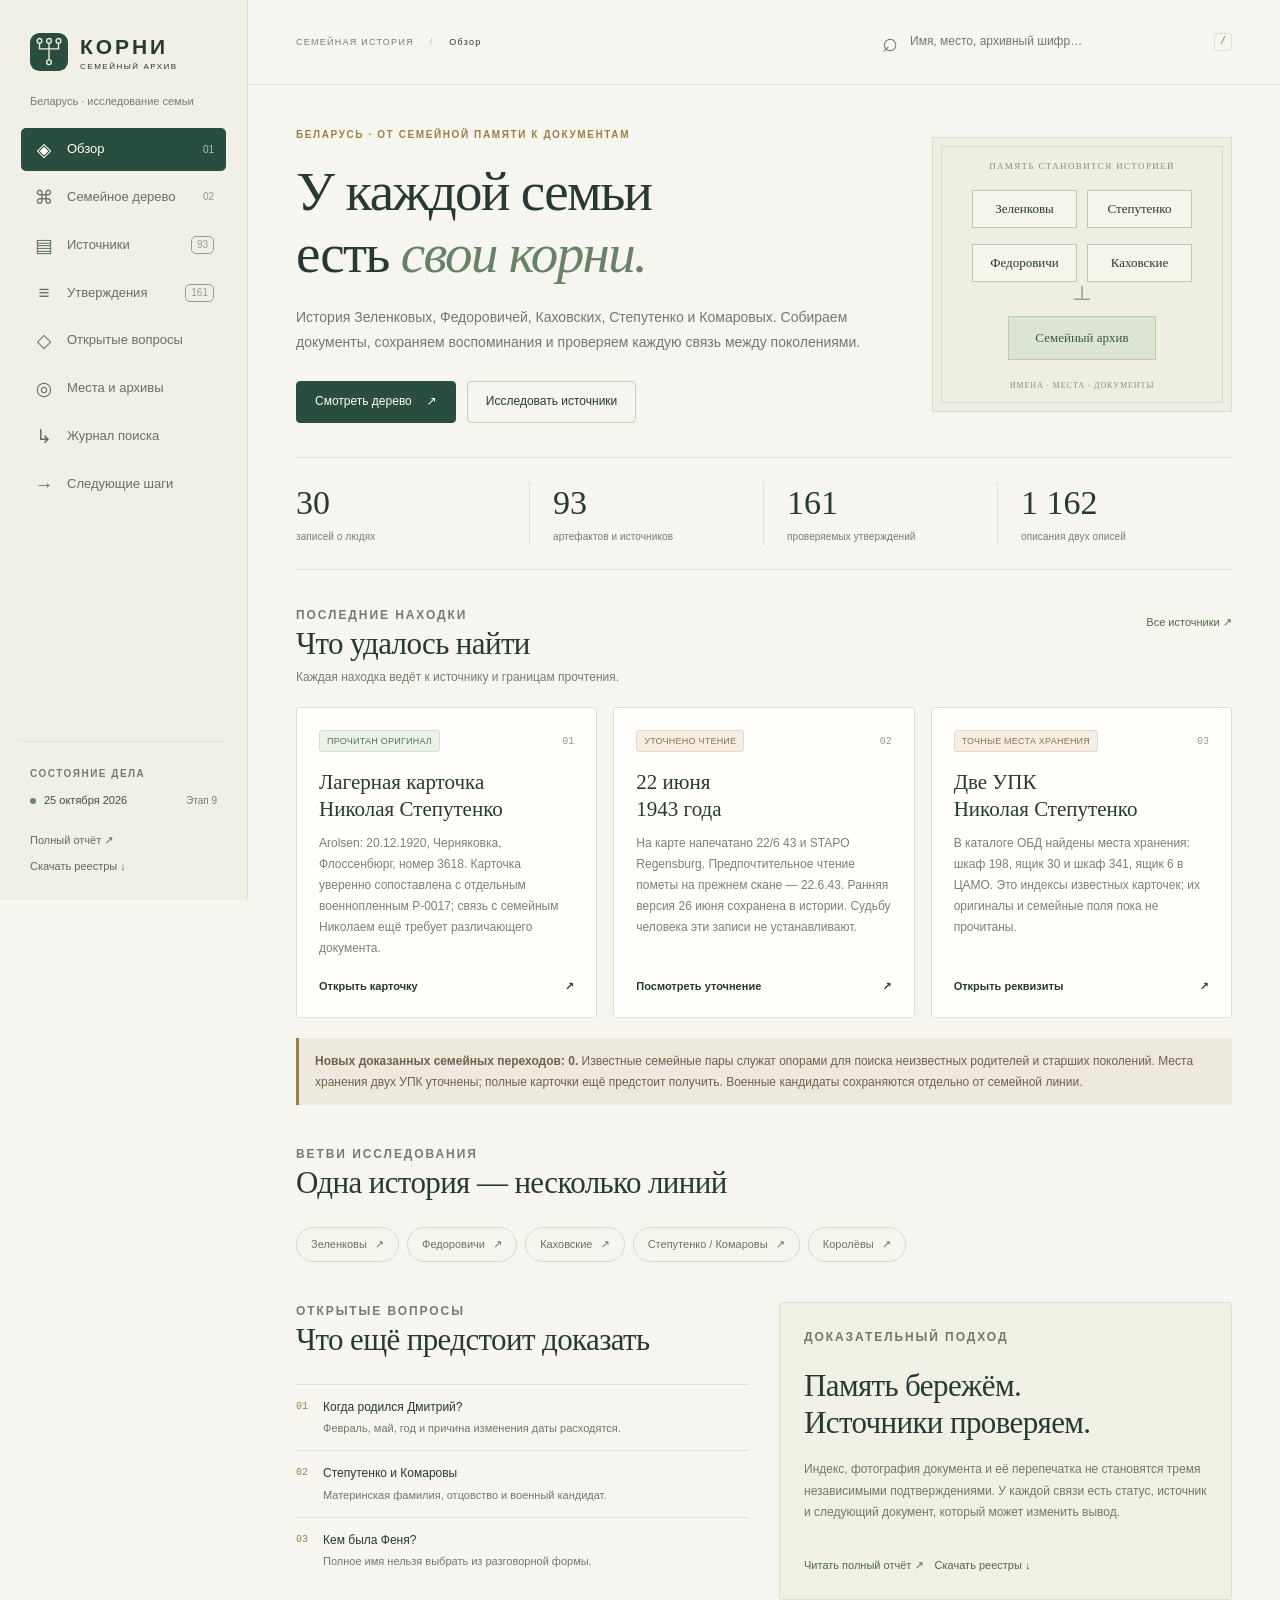
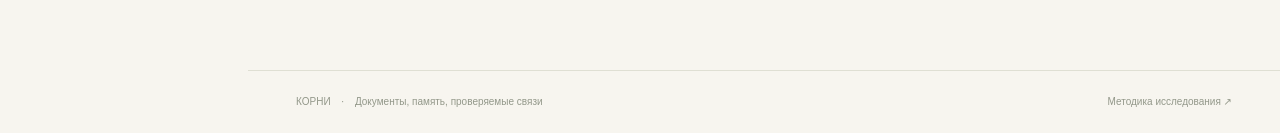
==== commit 23e1fc3e: "Publish precise UPK references and documented stage 9 search limits" ====
--- a/index.html
+++ b/index.html
@@ -17,14 +17,14 @@
     <nav aria-label="Разделы исследования">
       <a href="#/overview" data-view="overview"><span class="nav-icon">◈</span>Обзор<span class="nav-number">01</span></a>
       <a href="#/tree" data-view="tree"><span class="nav-icon">⌘</span>Семейное дерево<span class="nav-number">02</span></a>
-      <a href="#/sources" data-view="sources"><span class="nav-icon">▤</span>Источники<span class="nav-count">90</span></a>
-      <a href="#/claims" data-view="claims"><span class="nav-icon">≡</span>Утверждения<span class="nav-count">154</span></a>
+      <a href="#/sources" data-view="sources"><span class="nav-icon">▤</span>Источники<span class="nav-count">93</span></a>
+      <a href="#/claims" data-view="claims"><span class="nav-icon">≡</span>Утверждения<span class="nav-count">161</span></a>
       <a href="#/conflicts" data-view="conflicts"><span class="nav-icon">◇</span>Открытые вопросы</a>
       <a href="#/places" data-view="places"><span class="nav-icon">◎</span>Места и архивы</a>
       <a href="#/journal" data-view="journal"><span class="nav-icon">↳</span>Журнал поиска</a>
       <a href="#/plan" data-view="plan"><span class="nav-icon">→</span>Следующие шаги</a>
     </nav>
-    <div class="sidebar-bottom"><p class="small-caps">СОСТОЯНИЕ ДЕЛА</p><p class="update-dot">25 октября 2026 <span>Этап 8</span></p><a class="quiet-link" href="./report.html">Полный отчёт ↗</a><a class="quiet-link" href="./downloads/public-research.zip" download>Скачать реестры ↓</a></div>
+    <div class="sidebar-bottom"><p class="small-caps">СОСТОЯНИЕ ДЕЛА</p><p class="update-dot">25 октября 2026 <span>Этап 9</span></p><a class="quiet-link" href="./report.html">Полный отчёт ↗</a><a class="quiet-link" href="./downloads/public-research.zip" download>Скачать реестры ↓</a></div>
   </aside>
   <div class="page">
     <header class="topbar"><button class="mobile-menu" aria-label="Открыть меню" aria-expanded="false">☰</button><div class="breadcrumbs">СЕМЕЙНАЯ ИСТОРИЯ <span>/</span> <b id="breadcrumb">ОБЗОР</b></div><label class="global-search"><span aria-hidden="true">⌕</span><input id="search" type="search" autocomplete="off" placeholder="Имя, место, архивный шифр…" aria-label="Поиск по исследованию"><kbd>/</kbd></label></header>
@@ -33,6 +33,6 @@
   </div>
   <dialog id="detail" aria-labelledby="detail-title"><div class="dialog-top"><span class="small-caps" id="detail-type">КАРТОЧКА</span><button class="close-dialog" aria-label="Закрыть карточку">×</button></div><div id="detail-body"></div></dialog>
   <div class="toast" id="toast" role="status"></div>
-  <script src="./app.js?v=20261025-stage8-evidence" defer></script>
+  <script src="./app.js?v=20261025-stage9-evidence" defer></script>
 </body>
 </html>
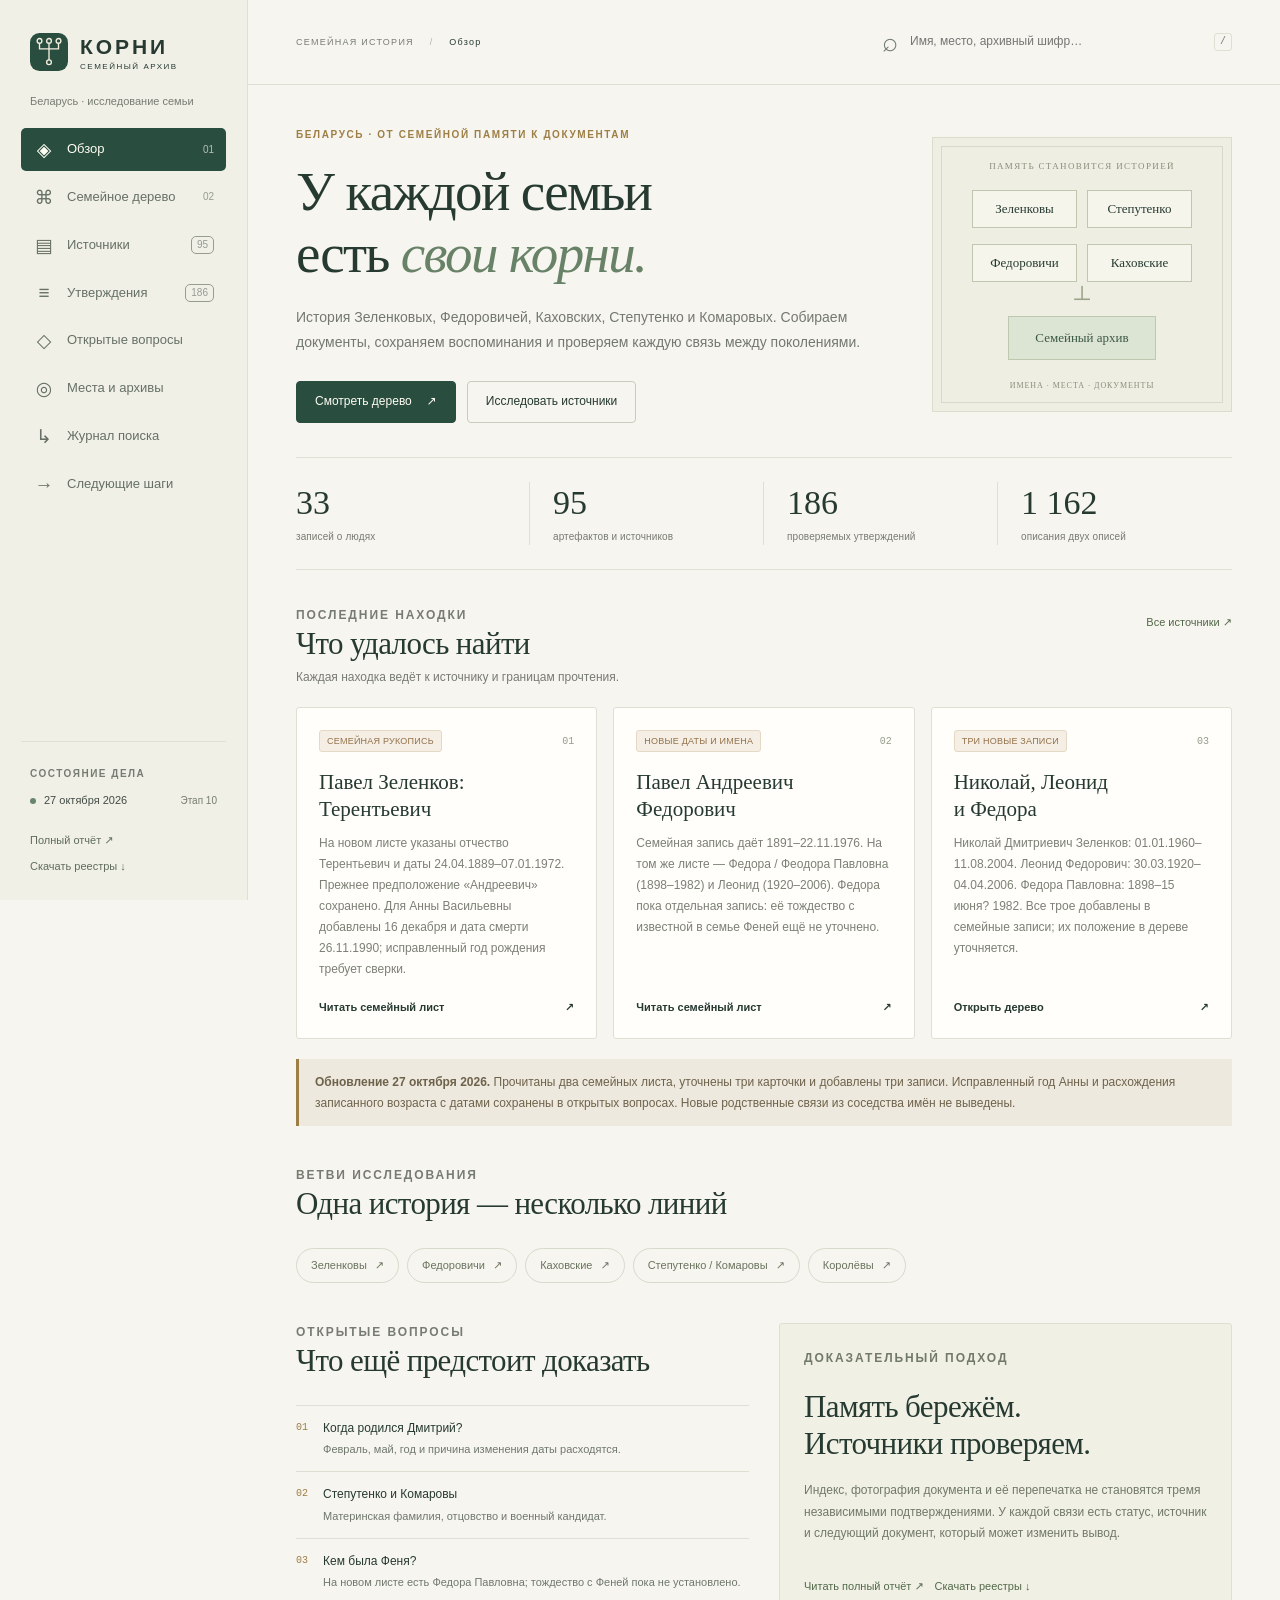
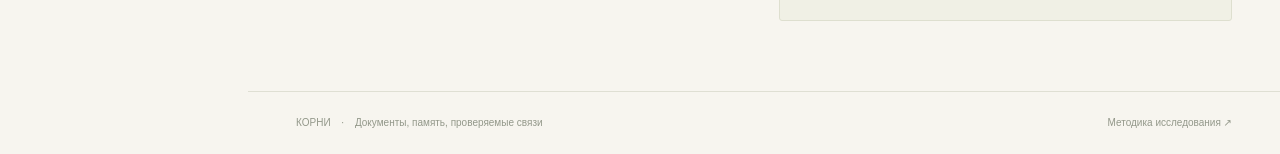
==== commit 053ba276: "Update family tree from handwritten Zelenkov and Fedorovich records" ====
--- a/index.html
+++ b/index.html
@@ -1,38 +1,38 @@
-<!doctype html>
-<html lang="ru">
-<head>
-  <meta charset="utf-8">
-  <meta name="viewport" content="width=device-width,initial-scale=1">
-  <meta name="theme-color" content="#f6f3ed">
-  <meta name="description" content="Документальная история семей из Беларуси: Зеленковы, Федоровичи, Каховские, Степутенко и Комаровы. Семейное дерево, архивные источники и открытые вопросы.">
-  <link rel="icon" type="image/svg+xml" href="./mark.svg">
-  <link rel="stylesheet" href="./style.css">
-  <title>Корни · семейный архив Беларуси</title>
-</head>
-<body>
-  <a class="skip-link" href="#content">К содержанию</a>
-  <aside class="sidebar">
-    <a class="brand" href="#/overview"><img src="./mark.svg" width="38" height="38" alt=""><span>КОРНИ<small>СЕМЕЙНЫЙ АРХИВ</small></span></a>
-    <p class="sidebar-caption">Беларусь · исследование семьи</p>
-    <nav aria-label="Разделы исследования">
-      <a href="#/overview" data-view="overview"><span class="nav-icon">◈</span>Обзор<span class="nav-number">01</span></a>
-      <a href="#/tree" data-view="tree"><span class="nav-icon">⌘</span>Семейное дерево<span class="nav-number">02</span></a>
-      <a href="#/sources" data-view="sources"><span class="nav-icon">▤</span>Источники<span class="nav-count">93</span></a>
-      <a href="#/claims" data-view="claims"><span class="nav-icon">≡</span>Утверждения<span class="nav-count">161</span></a>
-      <a href="#/conflicts" data-view="conflicts"><span class="nav-icon">◇</span>Открытые вопросы</a>
-      <a href="#/places" data-view="places"><span class="nav-icon">◎</span>Места и архивы</a>
-      <a href="#/journal" data-view="journal"><span class="nav-icon">↳</span>Журнал поиска</a>
-      <a href="#/plan" data-view="plan"><span class="nav-icon">→</span>Следующие шаги</a>
-    </nav>
-    <div class="sidebar-bottom"><p class="small-caps">СОСТОЯНИЕ ДЕЛА</p><p class="update-dot">25 октября 2026 <span>Этап 9</span></p><a class="quiet-link" href="./report.html">Полный отчёт ↗</a><a class="quiet-link" href="./downloads/public-research.zip" download>Скачать реестры ↓</a></div>
-  </aside>
-  <div class="page">
-    <header class="topbar"><button class="mobile-menu" aria-label="Открыть меню" aria-expanded="false">☰</button><div class="breadcrumbs">СЕМЕЙНАЯ ИСТОРИЯ <span>/</span> <b id="breadcrumb">ОБЗОР</b></div><label class="global-search"><span aria-hidden="true">⌕</span><input id="search" type="search" autocomplete="off" placeholder="Имя, место, архивный шифр…" aria-label="Поиск по исследованию"><kbd>/</kbd></label></header>
-    <main id="content" tabindex="-1"><div class="loading">Открываем семейный архив…</div></main>
-    <footer class="site-footer"><span>КОРНИ <span class="footer-dot">·</span> Документы, память, проверяемые связи</span><a href="https://github.com/DenisSergeevitch/ex-ussr-kinship-research" target="_blank" rel="noopener noreferrer">Методика исследования ↗</a></footer>
-  </div>
-  <dialog id="detail" aria-labelledby="detail-title"><div class="dialog-top"><span class="small-caps" id="detail-type">КАРТОЧКА</span><button class="close-dialog" aria-label="Закрыть карточку">×</button></div><div id="detail-body"></div></dialog>
-  <div class="toast" id="toast" role="status"></div>
-  <script src="./app.js?v=20261025-stage9-evidence" defer></script>
-</body>
-</html>
+<!doctype html>
+<html lang="ru">
+<head>
+  <meta charset="utf-8">
+  <meta name="viewport" content="width=device-width,initial-scale=1">
+  <meta name="theme-color" content="#f6f3ed">
+  <meta name="description" content="Документальная история семей из Беларуси: Зеленковы, Федоровичи, Каховские, Степутенко и Комаровы. Семейное дерево, архивные источники и открытые вопросы.">
+  <link rel="icon" type="image/svg+xml" href="./mark.svg">
+  <link rel="stylesheet" href="./style.css">
+  <title>Корни · семейный архив Беларуси</title>
+</head>
+<body>
+  <a class="skip-link" href="#content">К содержанию</a>
+  <aside class="sidebar">
+    <a class="brand" href="#/overview"><img src="./mark.svg" width="38" height="38" alt=""><span>КОРНИ<small>СЕМЕЙНЫЙ АРХИВ</small></span></a>
+    <p class="sidebar-caption">Беларусь · исследование семьи</p>
+    <nav aria-label="Разделы исследования">
+      <a href="#/overview" data-view="overview"><span class="nav-icon">◈</span>Обзор<span class="nav-number">01</span></a>
+      <a href="#/tree" data-view="tree"><span class="nav-icon">⌘</span>Семейное дерево<span class="nav-number">02</span></a>
+      <a href="#/sources" data-view="sources"><span class="nav-icon">▤</span>Источники<span class="nav-count">95</span></a>
+      <a href="#/claims" data-view="claims"><span class="nav-icon">≡</span>Утверждения<span class="nav-count">186</span></a>
+      <a href="#/conflicts" data-view="conflicts"><span class="nav-icon">◇</span>Открытые вопросы</a>
+      <a href="#/places" data-view="places"><span class="nav-icon">◎</span>Места и архивы</a>
+      <a href="#/journal" data-view="journal"><span class="nav-icon">↳</span>Журнал поиска</a>
+      <a href="#/plan" data-view="plan"><span class="nav-icon">→</span>Следующие шаги</a>
+    </nav>
+    <div class="sidebar-bottom"><p class="small-caps">СОСТОЯНИЕ ДЕЛА</p><p class="update-dot">27 октября 2026 <span>Этап 10</span></p><a class="quiet-link" href="./report.html">Полный отчёт ↗</a><a class="quiet-link" href="./downloads/public-research.zip" download>Скачать реестры ↓</a></div>
+  </aside>
+  <div class="page">
+    <header class="topbar"><button class="mobile-menu" aria-label="Открыть меню" aria-expanded="false">☰</button><div class="breadcrumbs">СЕМЕЙНАЯ ИСТОРИЯ <span>/</span> <b id="breadcrumb">ОБЗОР</b></div><label class="global-search"><span aria-hidden="true">⌕</span><input id="search" type="search" autocomplete="off" placeholder="Имя, место, архивный шифр…" aria-label="Поиск по исследованию"><kbd>/</kbd></label></header>
+    <main id="content" tabindex="-1"><div class="loading">Открываем семейный архив…</div></main>
+    <footer class="site-footer"><span>КОРНИ <span class="footer-dot">·</span> Документы, память, проверяемые связи</span><a href="https://github.com/DenisSergeevitch/ex-ussr-kinship-research" target="_blank" rel="noopener noreferrer">Методика исследования ↗</a></footer>
+  </div>
+  <dialog id="detail" aria-labelledby="detail-title"><div class="dialog-top"><span class="small-caps" id="detail-type">КАРТОЧКА</span><button class="close-dialog" aria-label="Закрыть карточку">×</button></div><div id="detail-body"></div></dialog>
+  <div class="toast" id="toast" role="status"></div>
+  <script src="./app.js?v=20261027-family-notes" defer></script>
+</body>
+</html>
